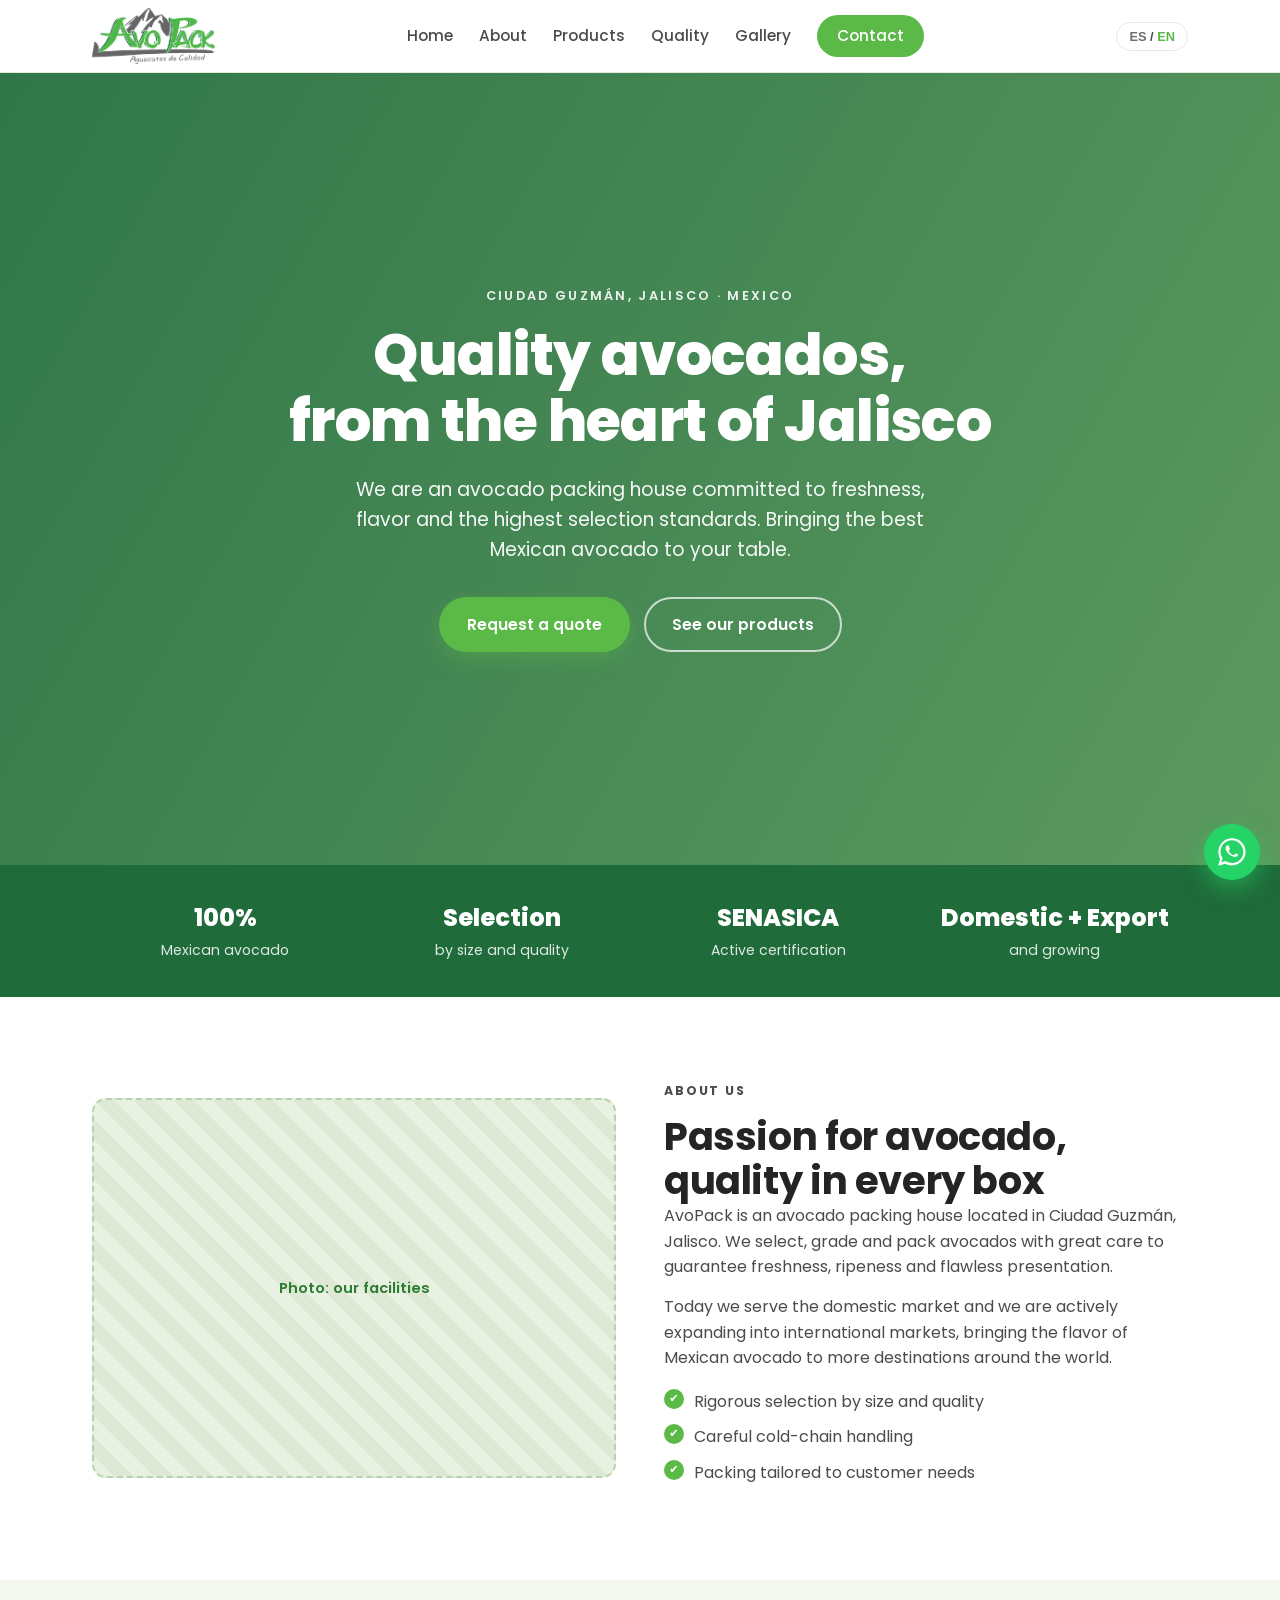
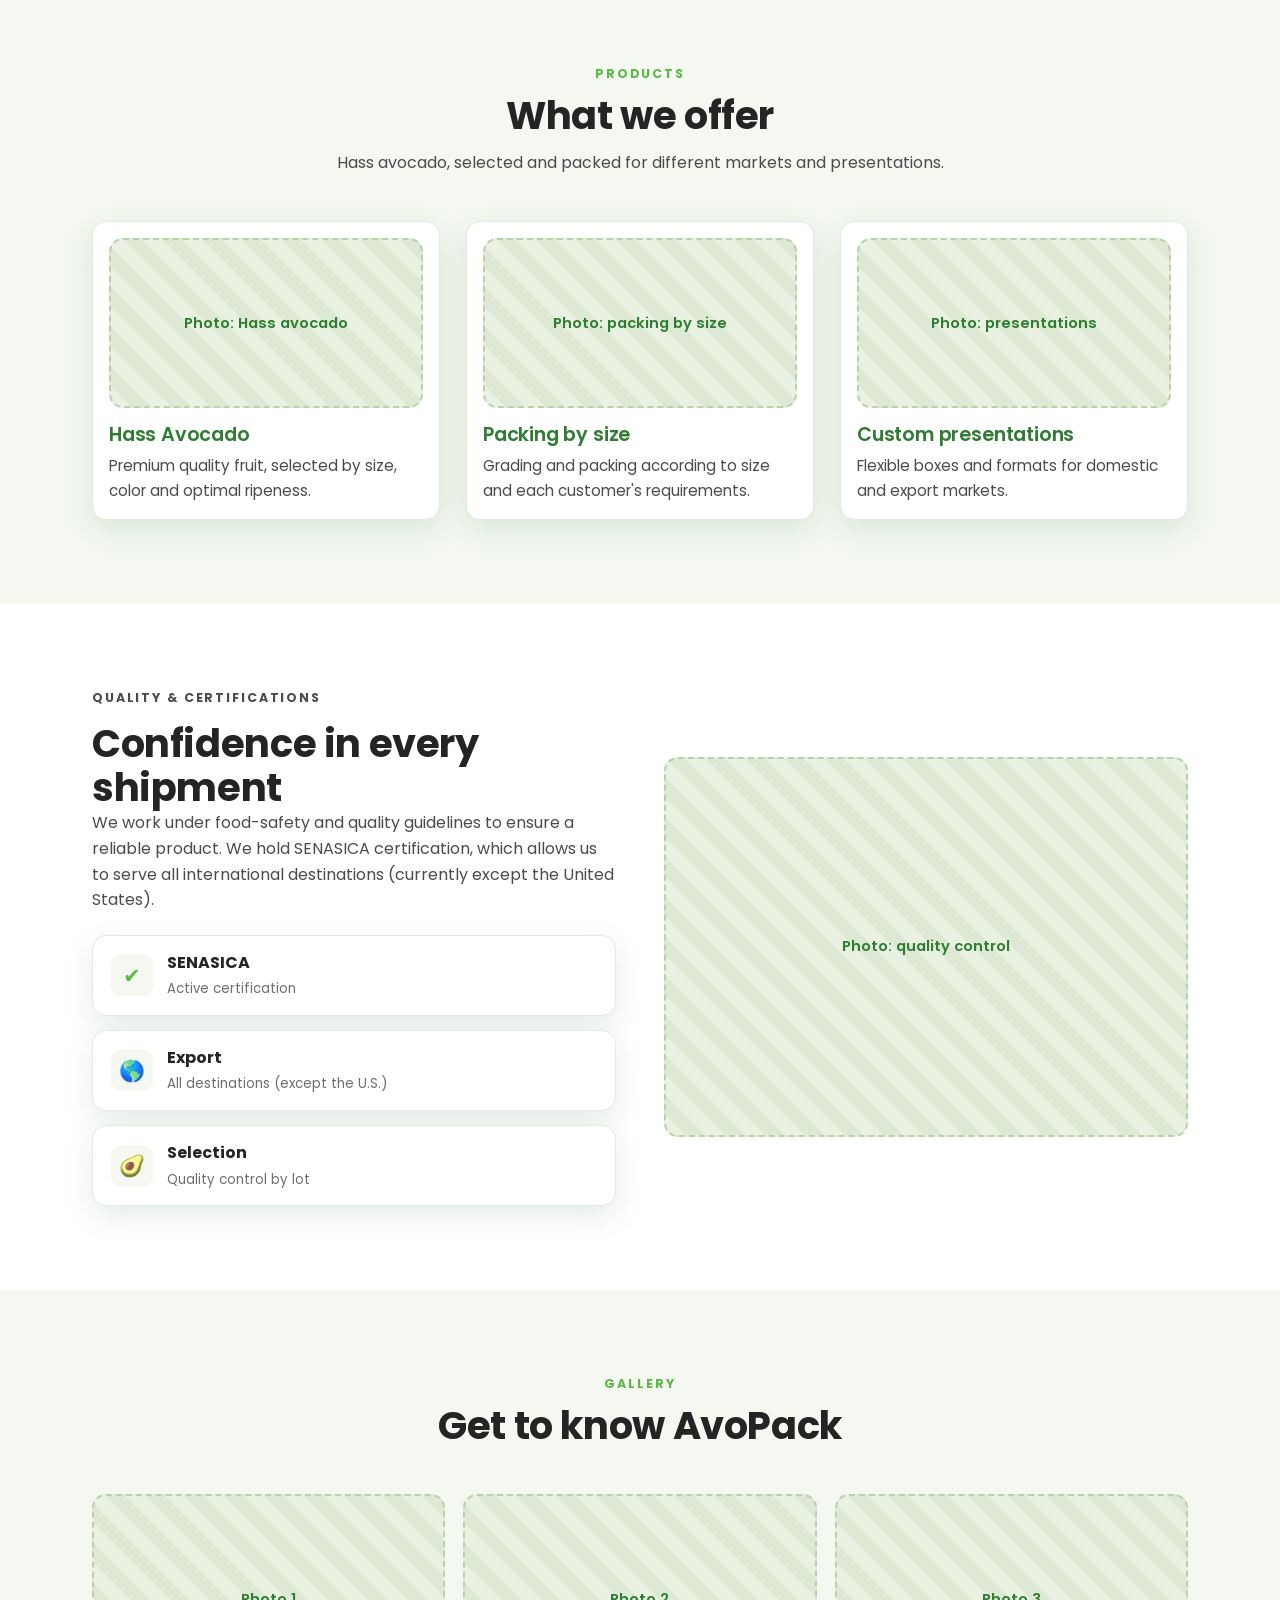
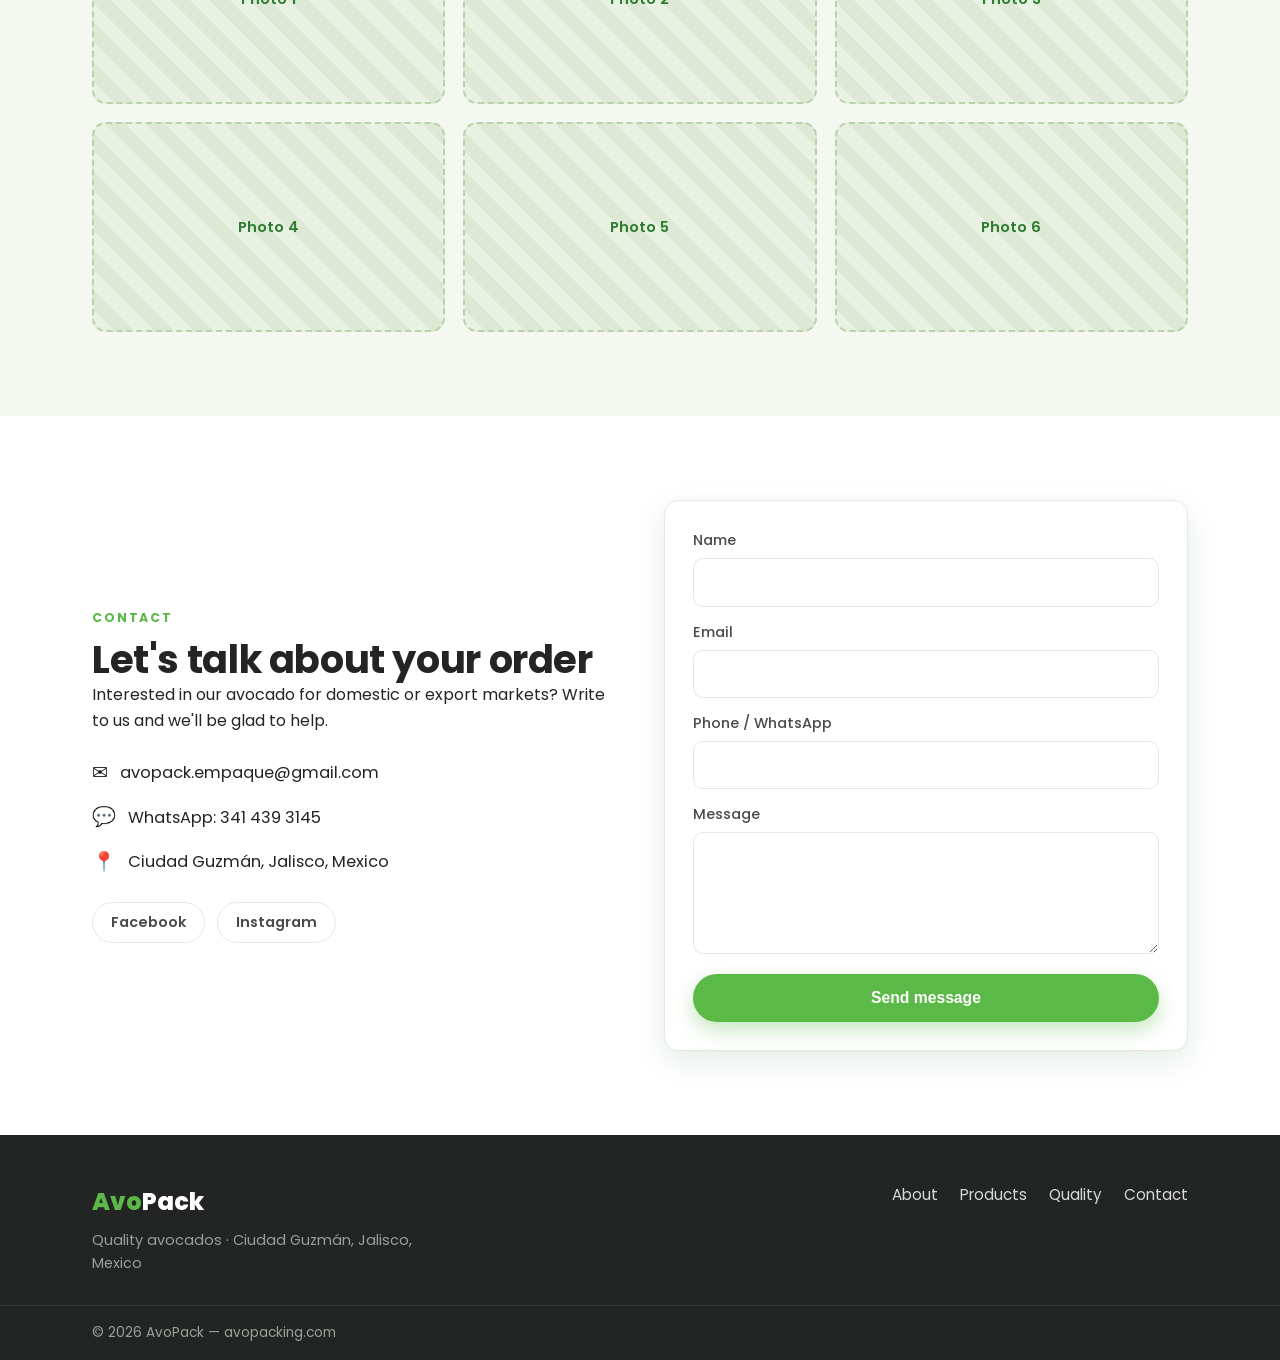
==== index.html @ 8c5ab506 "Agregar favicon de marca (montaña) y web manifest Genera set de favicons cuadrados (SVG + PNG 16/32/" ====
<!DOCTYPE html>
<html lang="es">
<head>
  <meta charset="UTF-8" />
  <meta name="viewport" content="width=device-width, initial-scale=1.0" />
  <title>AvoPack — Aguacates de Calidad | Quality Avocados</title>
  <meta name="description" data-i18n="meta_desc"
    content="AvoPack — Empaque de aguacate en Ciudad Guzmán, Jalisco, México. Aguacates de calidad para mercado nacional e internacional." />

  <!-- Open Graph / redes sociales -->
  <meta property="og:title" content="AvoPack — Aguacates de Calidad" />
  <meta property="og:description" content="Empaque de aguacate en Ciudad Guzmán, Jalisco, México." />
  <meta property="og:type" content="website" />
  <meta property="og:url" content="https://avopacking.com" />
  <meta property="og:image" content="https://avopacking.com/assets/logo.png" />

  <link rel="icon" type="image/svg+xml" href="assets/favicon.svg" />
  <link rel="icon" type="image/png" sizes="32x32" href="assets/favicon-32.png" />
  <link rel="icon" type="image/png" sizes="16x16" href="assets/favicon-16.png" />
  <link rel="apple-touch-icon" href="assets/apple-touch-icon.png" />
  <link rel="manifest" href="site.webmanifest" />
  <meta name="theme-color" content="#5bb947" />
  <link rel="preconnect" href="https://fonts.googleapis.com" />
  <link rel="preconnect" href="https://fonts.gstatic.com" crossorigin />
  <link href="https://fonts.googleapis.com/css2?family=Poppins:wght@400;500;600;700;800&display=swap" rel="stylesheet" />
  <link rel="stylesheet" href="styles.css" />
</head>
<body>

  <!-- ====== HEADER ====== -->
  <header class="site-header" id="header">
    <div class="container header-inner">
      <a href="#inicio" class="brand" aria-label="AvoPack inicio">
        <img src="assets/logo.png" alt="AvoPack" class="brand-logo"
          onerror="this.style.display='none';document.getElementById('brand-text').style.display='flex';" />
        <span class="brand-text" id="brand-text" style="display:none;">
          <strong>Avo<span>Pack</span></strong>
          <small data-i18n="brand_tag">Aguacates de Calidad</small>
        </span>
      </a>

      <nav class="nav" id="nav">
        <a href="#inicio" data-i18n="nav_home">Inicio</a>
        <a href="#nosotros" data-i18n="nav_about">Nosotros</a>
        <a href="#productos" data-i18n="nav_products">Productos</a>
        <a href="#calidad" data-i18n="nav_quality">Calidad</a>
        <a href="#galeria" data-i18n="nav_gallery">Galería</a>
        <a href="#contacto" class="nav-cta" data-i18n="nav_contact">Contacto</a>
      </nav>

      <div class="header-actions">
        <button class="lang-toggle" id="langToggle" aria-label="Cambiar idioma">
          <span class="lang-on">ES</span> / <span class="lang-off">EN</span>
        </button>
        <button class="menu-btn" id="menuBtn" aria-label="Menú" aria-expanded="false">
          <span></span><span></span><span></span>
        </button>
      </div>
    </div>
  </header>

  <!-- ====== HERO ====== -->
  <section class="hero" id="inicio">
    <div class="hero-overlay"></div>
    <div class="container hero-content">
      <p class="eyebrow" data-i18n="hero_eyebrow">Ciudad Guzmán, Jalisco · México</p>
      <h1 data-i18n="hero_title">Aguacates de calidad,<br>desde el corazón de Jalisco</h1>
      <p class="hero-sub" data-i18n="hero_sub">
        Somos un empaque de aguacate comprometido con la frescura, el sabor y los más altos
        estándares de selección. Llevamos el mejor aguacate mexicano a tu mesa.
      </p>
      <div class="hero-buttons">
        <a href="#contacto" class="btn btn-primary" data-i18n="hero_cta1">Solicita una cotización</a>
        <a href="#productos" class="btn btn-ghost" data-i18n="hero_cta2">Conoce nuestros productos</a>
      </div>
    </div>
  </section>

  <!-- ====== STATS ====== -->
  <section class="stats">
    <div class="container stats-grid">
      <div class="stat">
        <strong>100%</strong>
        <span data-i18n="stat_1">Aguacate mexicano</span>
      </div>
      <div class="stat">
        <strong data-i18n="stat_2_num">Selección</strong>
        <span data-i18n="stat_2">por calibre y calidad</span>
      </div>
      <div class="stat">
        <strong>SENASICA</strong>
        <span data-i18n="stat_3">Certificación vigente</span>
      </div>
      <div class="stat">
        <strong data-i18n="stat_4_num">Nacional + Exportación</strong>
        <span data-i18n="stat_4">en crecimiento</span>
      </div>
    </div>
  </section>

  <!-- ====== NOSOTROS ====== -->
  <section class="section" id="nosotros">
    <div class="container about-grid">
      <div class="about-media">
        <div class="placeholder-img tall" data-i18n="ph_about" data-ph="true">Foto: nuestras instalaciones</div>
      </div>
      <div class="about-text">
        <p class="section-eyebrow" data-i18n="about_eyebrow">Nosotros</p>
        <h2 data-i18n="about_title">Pasión por el aguacate, calidad en cada caja</h2>
        <p data-i18n="about_p1">
          AvoPack es un empaque de aguacate ubicado en Ciudad Guzmán, Jalisco. Seleccionamos,
          clasificamos y empacamos aguacate cuidando cada detalle para garantizar frescura,
          punto de maduración y presentación impecable.
        </p>
        <p data-i18n="about_p2">
          Hoy atendemos al mercado nacional y estamos en plena expansión hacia mercados
          internacionales, llevando el sabor del aguacate mexicano a más destinos en el mundo.
        </p>
        <ul class="check-list">
          <li data-i18n="about_li1">Selección rigurosa por calibre y calidad</li>
          <li data-i18n="about_li2">Manejo cuidadoso de la cadena de frío</li>
          <li data-i18n="about_li3">Empaque adaptado a las necesidades del cliente</li>
        </ul>
      </div>
    </div>
  </section>

  <!-- ====== PRODUCTOS ====== -->
  <section class="section section-alt" id="productos">
    <div class="container">
      <div class="section-head">
        <p class="section-eyebrow" data-i18n="prod_eyebrow">Productos</p>
        <h2 data-i18n="prod_title">Lo que ofrecemos</h2>
        <p class="section-lead" data-i18n="prod_lead">
          Aguacate Hass seleccionado y empacado para distintos mercados y presentaciones.
        </p>
      </div>
      <div class="cards">
        <article class="card">
          <div class="placeholder-img" data-i18n="ph_prod1" data-ph="true">Foto: aguacate Hass</div>
          <h3 data-i18n="prod1_title">Aguacate Hass</h3>
          <p data-i18n="prod1_desc">Fruta de primera calidad, seleccionada por calibre, color y punto óptimo.</p>
        </article>
        <article class="card">
          <div class="placeholder-img" data-i18n="ph_prod2" data-ph="true">Foto: empaque por calibre</div>
          <h3 data-i18n="prod2_title">Empaque por calibre</h3>
          <p data-i18n="prod2_desc">Clasificación y empaque según el calibre y los requisitos de cada cliente.</p>
        </article>
        <article class="card">
          <div class="placeholder-img" data-i18n="ph_prod3" data-ph="true">Foto: presentaciones</div>
          <h3 data-i18n="prod3_title">Presentaciones a la medida</h3>
          <p data-i18n="prod3_desc">Cajas y formatos flexibles para mercado nacional y de exportación.</p>
        </article>
      </div>
    </div>
  </section>

  <!-- ====== CALIDAD / CERTIFICACIONES ====== -->
  <section class="section" id="calidad">
    <div class="container quality-grid">
      <div class="quality-text">
        <p class="section-eyebrow" data-i18n="qual_eyebrow">Calidad y certificaciones</p>
        <h2 data-i18n="qual_title">Confianza en cada envío</h2>
        <p data-i18n="qual_p1">
          Trabajamos bajo lineamientos de inocuidad y calidad para asegurar un producto
          confiable. Contamos con certificación SENASICA, que nos permite atender todos los
          destinos internacionales (actualmente excepto Estados Unidos).
        </p>
        <div class="badges">
          <div class="badge">
            <span class="badge-icon">✔</span>
            <div>
              <strong>SENASICA</strong>
              <small data-i18n="qual_badge1">Certificación vigente</small>
            </div>
          </div>
          <div class="badge">
            <span class="badge-icon">🌎</span>
            <div>
              <strong data-i18n="qual_badge2_t">Exportación</strong>
              <small data-i18n="qual_badge2">Todos los destinos (excepto EE. UU.)</small>
            </div>
          </div>
          <div class="badge">
            <span class="badge-icon">🥑</span>
            <div>
              <strong data-i18n="qual_badge3_t">Selección</strong>
              <small data-i18n="qual_badge3">Control de calidad por lote</small>
            </div>
          </div>
        </div>
      </div>
      <div class="quality-media">
        <div class="placeholder-img tall" data-i18n="ph_qual" data-ph="true">Foto: control de calidad</div>
      </div>
    </div>
  </section>

  <!-- ====== GALERIA ====== -->
  <section class="section section-alt" id="galeria">
    <div class="container">
      <div class="section-head">
        <p class="section-eyebrow" data-i18n="gal_eyebrow">Galería</p>
        <h2 data-i18n="gal_title">Conoce AvoPack</h2>
      </div>
      <div class="gallery">
        <div class="placeholder-img" data-i18n="ph_g1" data-ph="true">Foto 1</div>
        <div class="placeholder-img" data-i18n="ph_g2" data-ph="true">Foto 2</div>
        <div class="placeholder-img" data-i18n="ph_g3" data-ph="true">Foto 3</div>
        <div class="placeholder-img" data-i18n="ph_g4" data-ph="true">Foto 4</div>
        <div class="placeholder-img" data-i18n="ph_g5" data-ph="true">Foto 5</div>
        <div class="placeholder-img" data-i18n="ph_g6" data-ph="true">Foto 6</div>
      </div>
    </div>
  </section>

  <!-- ====== CONTACTO ====== -->
  <section class="section" id="contacto">
    <div class="container contact-grid">
      <div class="contact-text">
        <p class="section-eyebrow" data-i18n="cont_eyebrow">Contacto</p>
        <h2 data-i18n="cont_title">Hablemos de tu pedido</h2>
        <p data-i18n="cont_lead">
          ¿Te interesa nuestro aguacate para mercado nacional o exportación? Escríbenos y con
          gusto te atendemos.
        </p>

        <ul class="contact-list">
          <li>
            <span class="ci">✉️</span>
            <a href="mailto:avopack.empaque@gmail.com">avopack.empaque@gmail.com</a>
          </li>
          <li>
            <span class="ci">💬</span>
            <a href="https://wa.me/523414393145" target="_blank" rel="noopener">WhatsApp: 341 439 3145</a>
          </li>
          <li>
            <span class="ci">📍</span>
            <span data-i18n="cont_addr">Ciudad Guzmán, Jalisco, México</span>
          </li>
        </ul>

        <div class="socials">
          <a href="https://www.facebook.com/AvoPack" target="_blank" rel="noopener" aria-label="Facebook">Facebook</a>
          <a href="https://www.instagram.com/avopacking/" target="_blank" rel="noopener" aria-label="Instagram">Instagram</a>
        </div>
      </div>

      <form class="contact-form" action="https://formsubmit.co/avopack.empaque@gmail.com" method="POST">
        <input type="hidden" name="_subject" value="Nuevo contacto desde avopacking.com" />
        <input type="hidden" name="_captcha" value="false" />
        <input type="hidden" name="_template" value="table" />
        <label>
          <span data-i18n="form_name">Nombre</span>
          <input type="text" name="nombre" required />
        </label>
        <label>
          <span data-i18n="form_email">Correo</span>
          <input type="email" name="email" required />
        </label>
        <label>
          <span data-i18n="form_phone">Teléfono / WhatsApp</span>
          <input type="text" name="telefono" />
        </label>
        <label>
          <span data-i18n="form_msg">Mensaje</span>
          <textarea name="mensaje" rows="4" required></textarea>
        </label>
        <button type="submit" class="btn btn-primary" data-i18n="form_send">Enviar mensaje</button>
      </form>
    </div>
  </section>

  <!-- ====== FOOTER ====== -->
  <footer class="site-footer">
    <div class="container footer-inner">
      <div class="footer-brand">
        <strong>Avo<span>Pack</span></strong>
        <p data-i18n="footer_tag">Aguacates de calidad · Ciudad Guzmán, Jalisco, México</p>
      </div>
      <div class="footer-links">
        <a href="#nosotros" data-i18n="nav_about">Nosotros</a>
        <a href="#productos" data-i18n="nav_products">Productos</a>
        <a href="#calidad" data-i18n="nav_quality">Calidad</a>
        <a href="#contacto" data-i18n="nav_contact">Contacto</a>
      </div>
    </div>
    <div class="footer-bottom">
      <div class="container">
        <span>© <span id="year"></span> AvoPack — avopacking.com</span>
      </div>
    </div>
  </footer>

  <a href="https://wa.me/523414393145" class="whatsapp-float" target="_blank" rel="noopener" aria-label="WhatsApp">
    <svg viewBox="0 0 32 32" width="28" height="28" fill="currentColor" aria-hidden="true">
      <path d="M16 .4C7.4.4.4 7.4.4 16c0 2.8.7 5.4 2 7.7L.3 31.6l8.1-2.1c2.2 1.2 4.8 1.9 7.6 1.9 8.6 0 15.6-7 15.6-15.6S24.6.4 16 .4zm0 28.2c-2.5 0-4.8-.7-6.8-1.9l-.5-.3-4.8 1.3 1.3-4.7-.3-.5c-1.3-2.1-2-4.5-2-7 0-7.1 5.8-12.9 12.9-12.9S28.9 8.9 28.9 16 23.1 28.6 16 28.6zm7.1-9.6c-.4-.2-2.3-1.1-2.6-1.3-.4-.1-.6-.2-.9.2-.3.4-1 1.3-1.2 1.5-.2.2-.4.3-.8.1-.4-.2-1.6-.6-3.1-1.9-1.1-1-1.9-2.3-2.1-2.7-.2-.4 0-.6.2-.8.2-.2.4-.4.6-.7.2-.2.3-.4.4-.7.1-.3 0-.5 0-.7-.1-.2-.9-2.1-1.2-2.9-.3-.8-.6-.7-.9-.7h-.7c-.2 0-.6.1-.9.5-.3.4-1.2 1.2-1.2 2.9s1.2 3.4 1.4 3.6c.2.2 2.5 3.8 6 5.3.8.4 1.5.6 2 .7.8.3 1.6.2 2.2.1.7-.1 2.3-.9 2.6-1.8.3-.9.3-1.6.2-1.8-.1-.1-.3-.2-.7-.4z"/>
    </svg>
  </a>

  <script src="main.js"></script>
</body>
</html>
---- styles.css ----
/* ====== AvoPack — estilos ====== */
:root {
  --green: #5bb947;
  --green-dark: #2e7d32;
  --green-deep: #1f6b3a;
  --gray: #6d6e71;
  --gray-dark: #4a4b4d;
  --ink: #232524;
  --bg: #ffffff;
  --bg-soft: #f4f8f0;
  --line: #e4ebdd;
  --white: #ffffff;
  --radius: 14px;
  --shadow: 0 10px 30px rgba(31, 107, 58, 0.12);
  --max: 1140px;
}

* { box-sizing: border-box; margin: 0; padding: 0; }

html { scroll-behavior: smooth; }

body {
  font-family: "Poppins", system-ui, -apple-system, "Segoe UI", Roboto, sans-serif;
  color: var(--ink);
  background: var(--bg);
  line-height: 1.6;
  -webkit-font-smoothing: antialiased;
}

img { max-width: 100%; display: block; }

a { color: inherit; text-decoration: none; }

.container { width: 100%; max-width: var(--max); margin: 0 auto; padding: 0 22px; }

h1, h2, h3 { line-height: 1.15; letter-spacing: -0.01em; }
h2 { font-size: clamp(1.7rem, 3.5vw, 2.4rem); font-weight: 700; color: var(--ink); }
h3 { font-size: 1.2rem; font-weight: 600; }

/* ====== BUTTONS ====== */
.btn {
  display: inline-block;
  padding: 13px 26px;
  border-radius: 999px;
  font-weight: 600;
  font-size: 0.98rem;
  cursor: pointer;
  border: 2px solid transparent;
  transition: transform 0.15s ease, box-shadow 0.2s ease, background 0.2s ease;
}
.btn-primary { background: var(--green); color: #fff; box-shadow: 0 8px 20px rgba(91, 185, 71, 0.35); }
.btn-primary:hover { background: var(--green-dark); transform: translateY(-2px); }
.btn-ghost { background: transparent; color: #fff; border-color: rgba(255, 255, 255, 0.7); }
.btn-ghost:hover { background: rgba(255, 255, 255, 0.15); transform: translateY(-2px); }

/* ====== HEADER ====== */
.site-header {
  position: sticky; top: 0; z-index: 50;
  background: rgba(255, 255, 255, 0.95);
  backdrop-filter: blur(8px);
  border-bottom: 1px solid var(--line);
}
.header-inner { display: flex; align-items: center; justify-content: space-between; gap: 16px; height: 72px; }
.brand { display: flex; align-items: center; }
.brand-logo { height: 56px; width: auto; }
.brand-text { flex-direction: column; line-height: 1; }
.brand-text strong { font-size: 1.5rem; font-weight: 800; color: var(--green); }
.brand-text strong span { color: var(--gray); }
.brand-text small { color: var(--gray); font-style: italic; font-size: 0.7rem; }

.nav { display: flex; align-items: center; gap: 26px; }
.nav a { font-weight: 500; color: var(--gray-dark); font-size: 0.96rem; transition: color 0.2s; }
.nav a:hover { color: var(--green); }
.nav .nav-cta {
  background: var(--green); color: #fff; padding: 9px 20px; border-radius: 999px;
}
.nav .nav-cta:hover { background: var(--green-dark); color: #fff; }

.header-actions { display: flex; align-items: center; gap: 12px; }
.lang-toggle {
  background: transparent; border: 1.5px solid var(--line); border-radius: 999px;
  padding: 6px 12px; font-weight: 600; font-size: 0.8rem; cursor: pointer; color: var(--gray-dark);
}
.lang-toggle .lang-on { color: var(--green); }
body.en .lang-toggle .lang-on { color: var(--gray); }
body.en .lang-toggle .lang-off { color: var(--green); }

.menu-btn { display: none; flex-direction: column; gap: 5px; background: none; border: none; cursor: pointer; padding: 6px; }
.menu-btn span { width: 24px; height: 2.5px; background: var(--gray-dark); border-radius: 2px; transition: 0.3s; }

/* ====== HERO ====== */
.hero {
  position: relative;
  min-height: 88vh;
  display: flex;
  align-items: center;
  background:
    linear-gradient(120deg, rgba(31, 107, 58, 0.92), rgba(46, 125, 50, 0.78)),
    url("https://images.unsplash.com/photo-1601039641847-7857b994d704?auto=format&fit=crop&w=1600&q=80") center/cover;
  color: #fff;
  text-align: center;
}
.hero-content { position: relative; max-width: 820px; margin: 0 auto; padding: 90px 22px; }
.eyebrow { text-transform: uppercase; letter-spacing: 0.18em; font-size: 0.8rem; font-weight: 600; opacity: 0.9; margin-bottom: 16px; }
.hero h1 { font-size: clamp(2.1rem, 5.5vw, 3.6rem); font-weight: 800; margin-bottom: 20px; }
.hero-sub { font-size: clamp(1rem, 2vw, 1.18rem); max-width: 620px; margin: 0 auto 32px; opacity: 0.95; }
.hero-buttons { display: flex; gap: 14px; justify-content: center; flex-wrap: wrap; }

/* ====== STATS ====== */
.stats { background: var(--green-deep); color: #fff; }
.stats-grid { display: grid; grid-template-columns: repeat(4, 1fr); gap: 10px; padding: 34px 22px; text-align: center; }
.stat strong { display: block; font-size: 1.5rem; font-weight: 800; }
.stat span { font-size: 0.88rem; opacity: 0.85; }

/* ====== SECTIONS ====== */
.section { padding: 84px 0; }
.section-alt { background: var(--bg-soft); }
.section-eyebrow { text-transform: uppercase; letter-spacing: 0.15em; font-size: 0.78rem; font-weight: 700; color: var(--green); margin-bottom: 10px; }
.section-head { text-align: center; max-width: 660px; margin: 0 auto 46px; }
.section-lead { color: var(--gray-dark); margin-top: 12px; }

/* ====== ABOUT ====== */
.about-grid, .quality-grid, .contact-grid { display: grid; grid-template-columns: 1fr 1fr; gap: 48px; align-items: center; }
.about-text p, .quality-text p { color: var(--gray-dark); margin-bottom: 14px; }
.check-list { list-style: none; margin-top: 18px; }
.check-list li { position: relative; padding-left: 30px; margin-bottom: 10px; color: var(--gray-dark); }
.check-list li::before {
  content: "✔"; position: absolute; left: 0; top: 0;
  color: #fff; background: var(--green); width: 20px; height: 20px; border-radius: 50%;
  font-size: 0.7rem; display: flex; align-items: center; justify-content: center;
}

/* ====== PLACEHOLDER IMAGES ====== */
.placeholder-img {
  background: repeating-linear-gradient(45deg, #e8f1e2, #e8f1e2 14px, #dde9d4 14px, #dde9d4 28px);
  border: 2px dashed #b9d2ab;
  border-radius: var(--radius);
  min-height: 210px;
  display: flex; align-items: center; justify-content: center;
  text-align: center; color: var(--green-dark); font-weight: 600; font-size: 0.92rem;
  padding: 16px;
}
.placeholder-img.tall { min-height: 380px; }
/* Para fotos reales que reemplacen los placeholders */
.ph-photo { width: 100%; height: 100%; object-fit: cover; border-radius: var(--radius); }
.card .ph-photo { min-height: 170px; margin-bottom: 16px; }
.tall.ph-photo, .about-media .ph-photo, .quality-media .ph-photo { min-height: 380px; }
.gallery .ph-photo { aspect-ratio: 4 / 3; }

/* ====== CARDS ====== */
.cards { display: grid; grid-template-columns: repeat(3, 1fr); gap: 26px; }
.card {
  background: #fff; border: 1px solid var(--line); border-radius: var(--radius);
  padding: 16px; box-shadow: var(--shadow); transition: transform 0.2s;
}
.card:hover { transform: translateY(-5px); }
.card .placeholder-img { min-height: 170px; margin-bottom: 16px; }
.card h3 { margin-bottom: 8px; color: var(--green-dark); }
.card p { color: var(--gray-dark); font-size: 0.95rem; }

/* ====== QUALITY BADGES ====== */
.badges { display: flex; flex-direction: column; gap: 14px; margin-top: 22px; }
.badge { display: flex; align-items: center; gap: 14px; background: #fff; border: 1px solid var(--line); border-radius: var(--radius); padding: 14px 18px; box-shadow: var(--shadow); }
.badge-icon { font-size: 1.3rem; width: 42px; height: 42px; display: flex; align-items: center; justify-content: center; background: var(--bg-soft); border-radius: 10px; color: var(--green); }
.badge strong { display: block; color: var(--ink); }
.badge small { color: var(--gray); }

/* ====== GALLERY ====== */
.gallery { display: grid; grid-template-columns: repeat(3, 1fr); gap: 18px; }

/* ====== CONTACT ====== */
.contact-list { list-style: none; margin: 24px 0; }
.contact-list li { display: flex; align-items: center; gap: 12px; margin-bottom: 14px; font-size: 1.02rem; }
.contact-list .ci { font-size: 1.2rem; }
.contact-list a:hover { color: var(--green); }
.socials { display: flex; gap: 12px; margin-top: 18px; }
.socials a { border: 1.5px solid var(--line); border-radius: 999px; padding: 8px 18px; font-weight: 600; font-size: 0.9rem; color: var(--gray-dark); transition: 0.2s; }
.socials a:hover { background: var(--green); color: #fff; border-color: var(--green); }

.contact-form { background: #fff; border: 1px solid var(--line); border-radius: var(--radius); padding: 28px; box-shadow: var(--shadow); display: flex; flex-direction: column; gap: 14px; }
.contact-form label { display: flex; flex-direction: column; gap: 6px; font-weight: 500; font-size: 0.9rem; color: var(--gray-dark); }
.contact-form input, .contact-form textarea {
  border: 1.5px solid var(--line); border-radius: 10px; padding: 11px 13px; font: inherit; font-size: 0.95rem; resize: vertical;
}
.contact-form input:focus, .contact-form textarea:focus { outline: none; border-color: var(--green); }
.contact-form .btn { margin-top: 6px; }

/* ====== FOOTER ====== */
.site-footer { background: var(--ink); color: #d7dad6; }
.footer-inner { display: flex; justify-content: space-between; gap: 26px; flex-wrap: wrap; padding: 48px 22px 30px; }
.footer-brand strong { font-size: 1.5rem; font-weight: 800; color: var(--green); }
.footer-brand strong span { color: #fff; }
.footer-brand p { margin-top: 8px; font-size: 0.9rem; color: #9aa097; max-width: 320px; }
.footer-links { display: flex; gap: 22px; flex-wrap: wrap; align-items: flex-start; }
.footer-links a { color: #d7dad6; font-size: 0.95rem; }
.footer-links a:hover { color: var(--green); }
.footer-bottom { border-top: 1px solid rgba(255, 255, 255, 0.1); padding: 16px 0; font-size: 0.85rem; color: #9aa097; }

/* ====== WHATSAPP FLOAT ====== */
.whatsapp-float {
  position: fixed; right: 20px; bottom: 20px; z-index: 60;
  width: 56px; height: 56px; border-radius: 50%;
  background: #25d366; color: #fff;
  display: flex; align-items: center; justify-content: center;
  box-shadow: 0 8px 22px rgba(37, 211, 102, 0.5);
  transition: transform 0.2s;
}
.whatsapp-float:hover { transform: scale(1.08); }

/* ====== LANGUAGE VISIBILITY ====== */
[data-en] { } /* handled in JS */

/* ====== RESPONSIVE ====== */
@media (max-width: 880px) {
  .nav {
    position: fixed; top: 72px; left: 0; right: 0;
    background: #fff; flex-direction: column; align-items: stretch;
    gap: 0; padding: 10px 22px 20px; border-bottom: 1px solid var(--line);
    transform: translateY(-130%); transition: transform 0.3s ease; box-shadow: var(--shadow);
  }
  .nav.open { transform: translateY(0); }
  .nav a { padding: 12px 0; border-bottom: 1px solid var(--line); }
  .nav .nav-cta { text-align: center; margin-top: 10px; border-bottom: none; }
  .menu-btn { display: flex; }
  .about-grid, .quality-grid, .contact-grid { grid-template-columns: 1fr; gap: 30px; }
  .cards { grid-template-columns: 1fr; }
  .stats-grid { grid-template-columns: repeat(2, 1fr); gap: 22px; }
  .gallery { grid-template-columns: repeat(2, 1fr); }
}
@media (max-width: 480px) {
  .gallery { grid-template-columns: 1fr; }
  .stats-grid { grid-template-columns: 1fr; }
  .section { padding: 60px 0; }
}
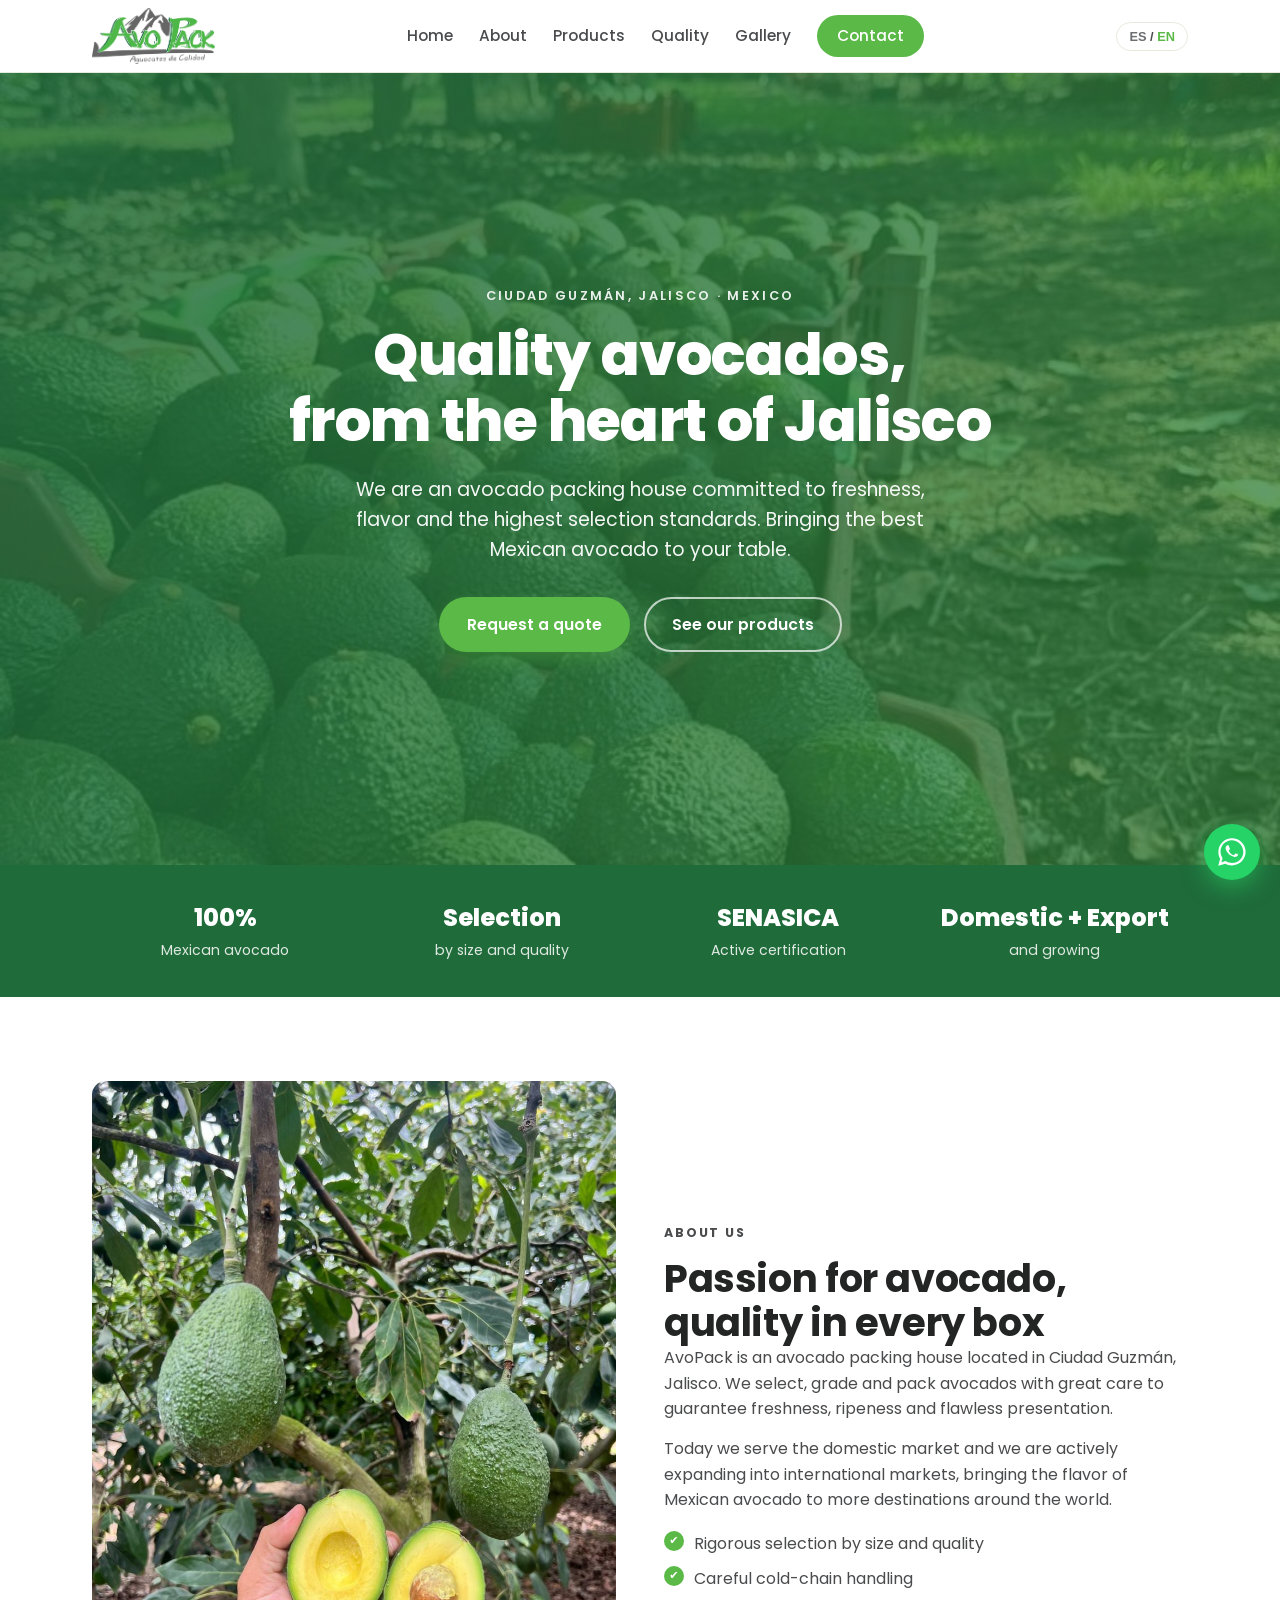
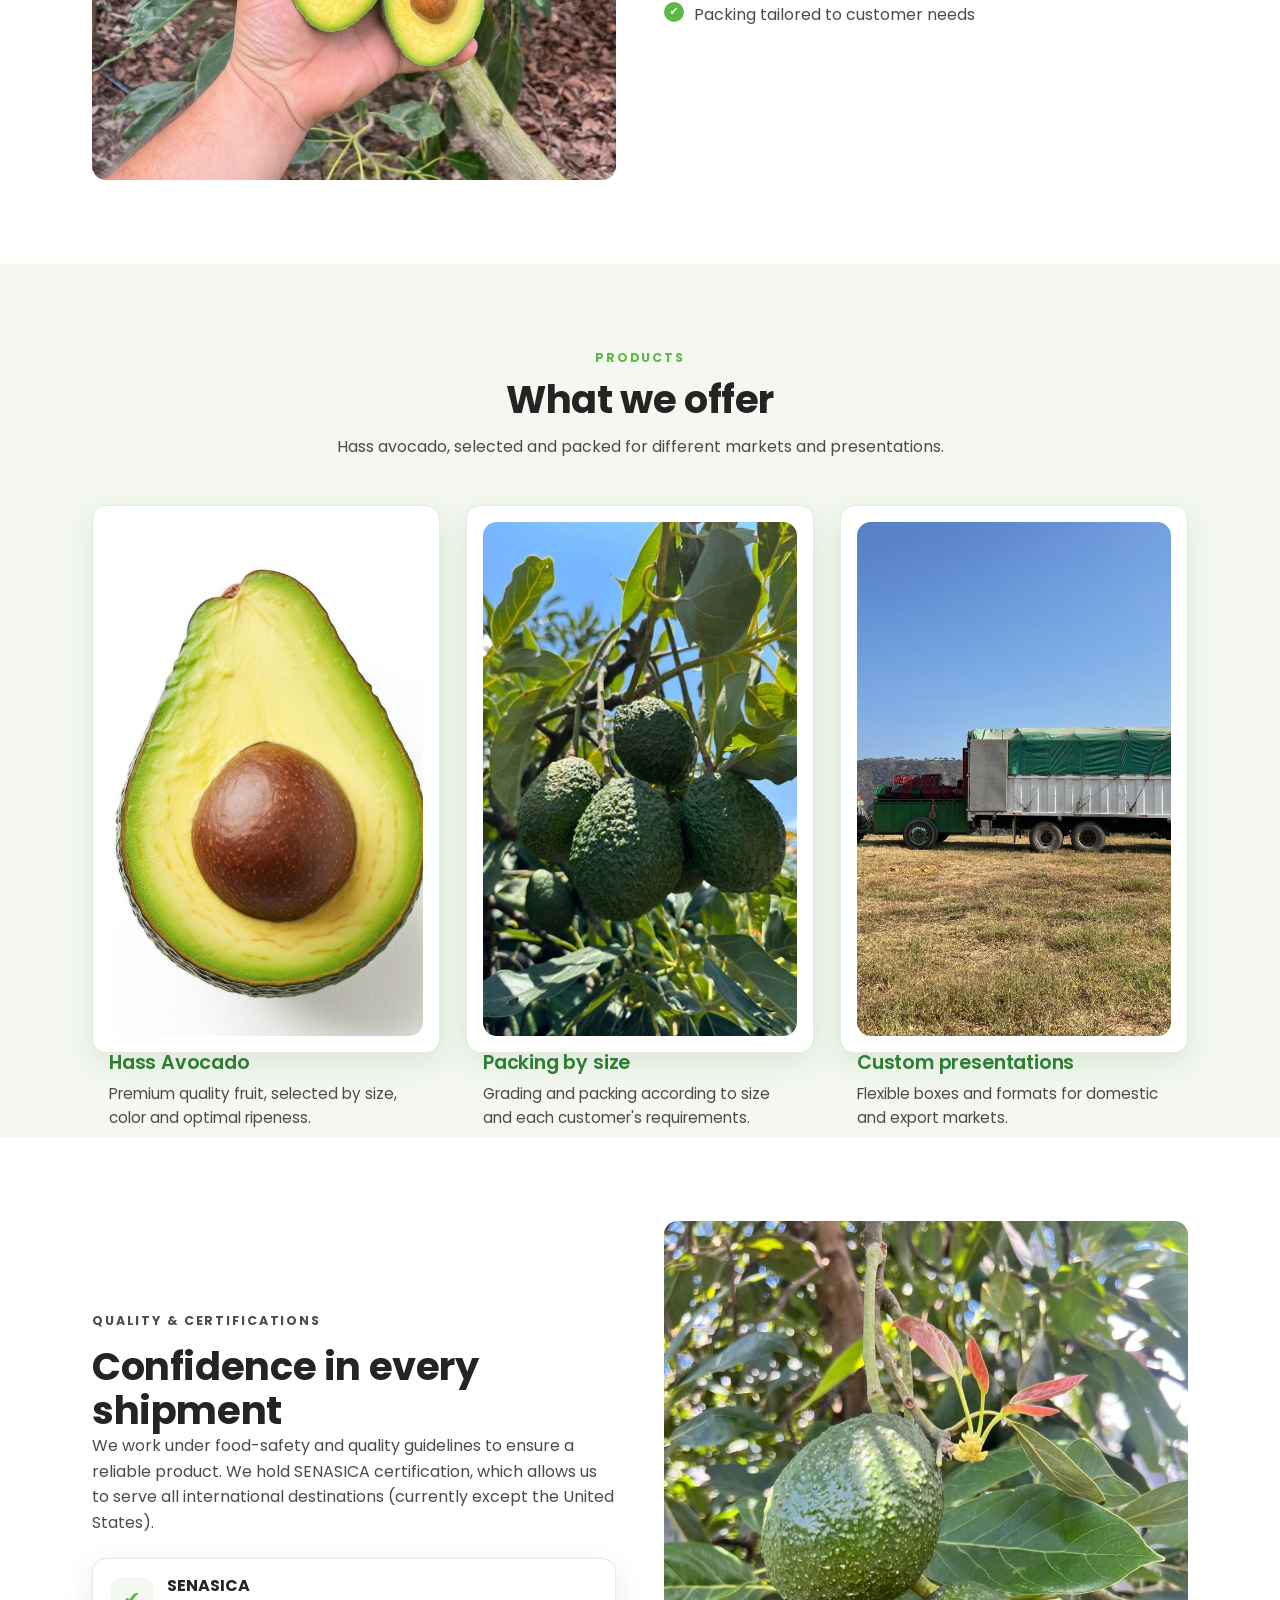
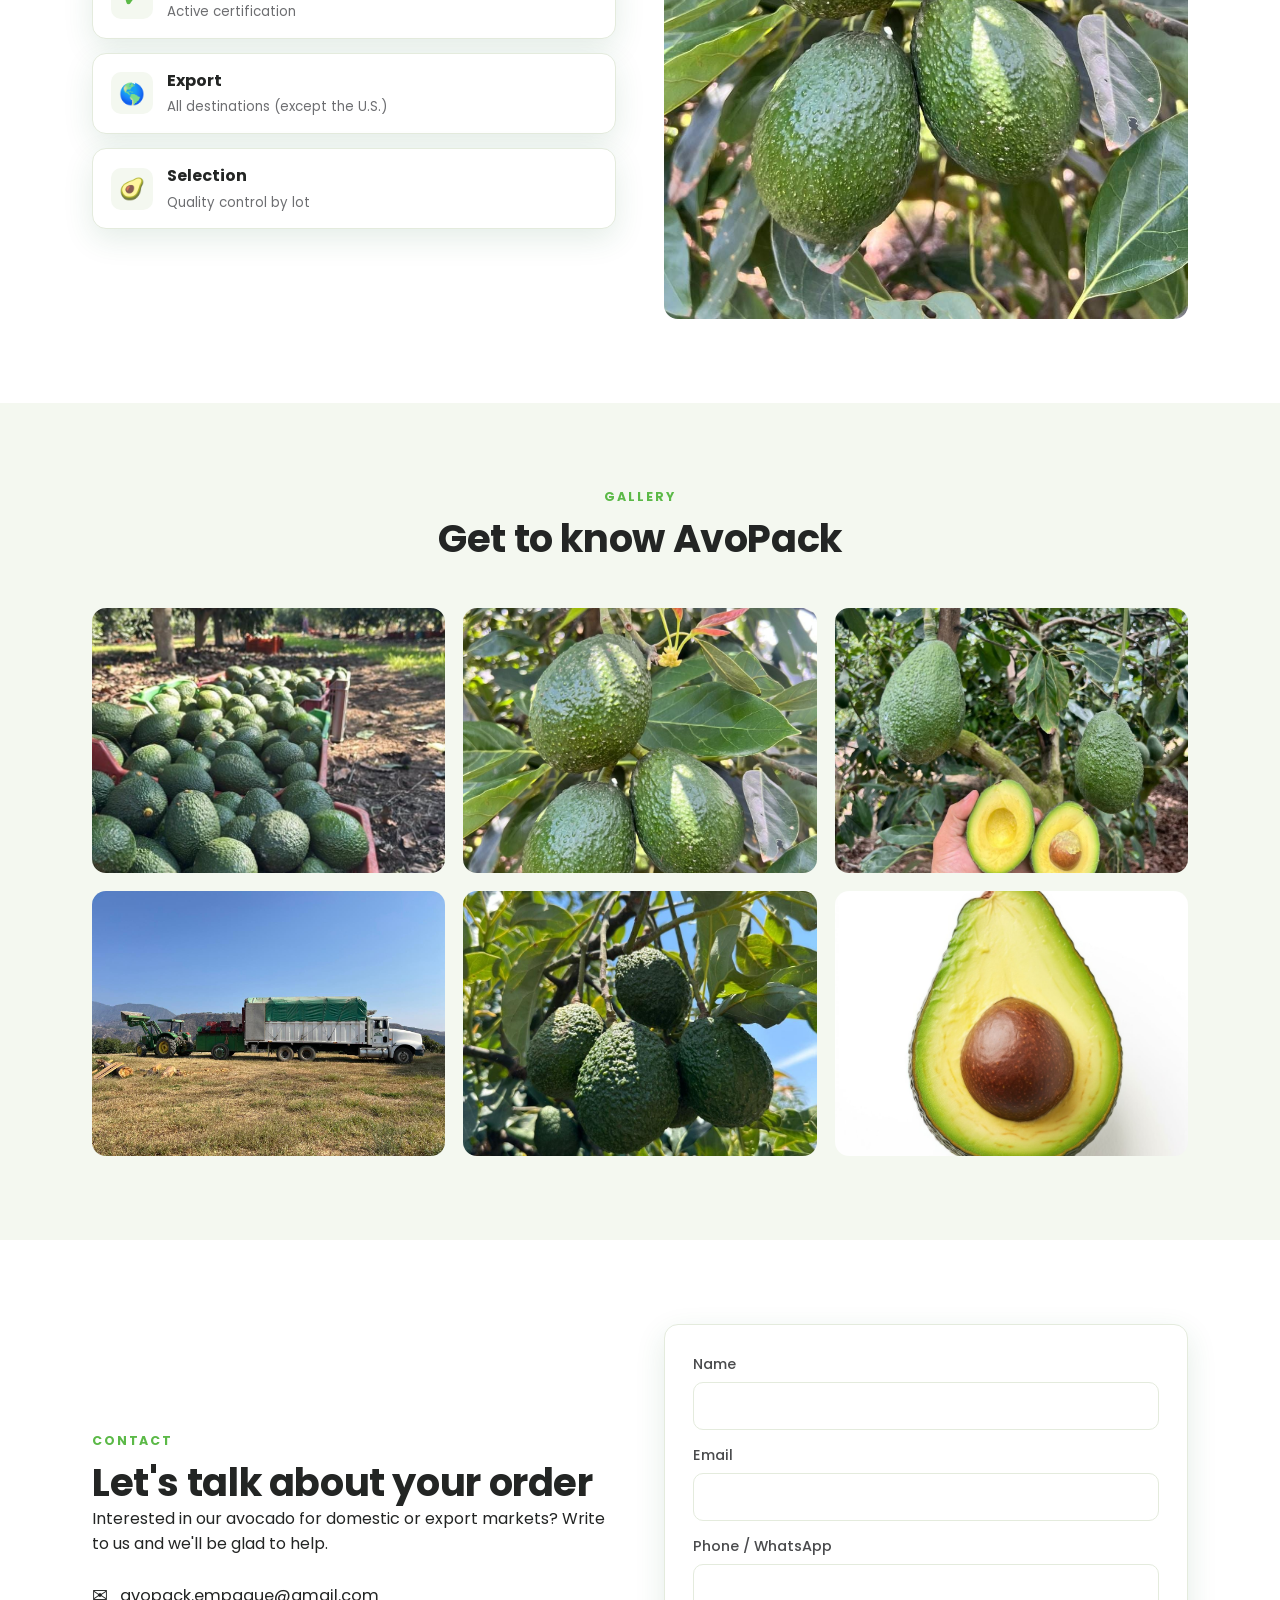
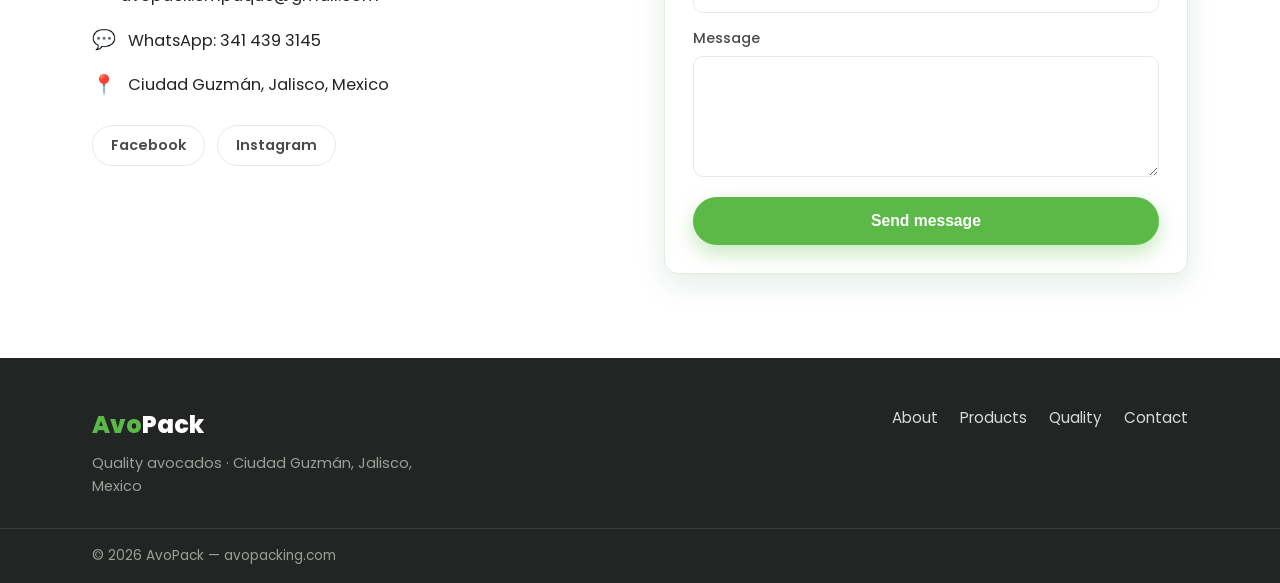
==== commit 7caafe60: "Agregar fotos reales de AvoPack en todo el sitio Reemplaza los placeholders por 6 fotos reales optim" ====
--- a/index.html
+++ b/index.html
@@ -102,7 +102,7 @@
   <section class="section" id="nosotros">
     <div class="container about-grid">
       <div class="about-media">
-        <div class="placeholder-img tall" data-i18n="ph_about" data-ph="true">Foto: nuestras instalaciones</div>
+        <img src="assets/fotos/foto-campo-3.jpg" alt="Aguacate partido recién cosechado en la huerta" class="ph-photo" loading="lazy" />
       </div>
       <div class="about-text">
         <p class="section-eyebrow" data-i18n="about_eyebrow">Nosotros</p>
@@ -137,17 +137,17 @@
       </div>
       <div class="cards">
         <article class="card">
-          <div class="placeholder-img" data-i18n="ph_prod1" data-ph="true">Foto: aguacate Hass</div>
+          <img src="assets/fotos/foto-producto-blanco.jpg" alt="Mitad de aguacate Hass" class="ph-photo" loading="lazy" />
           <h3 data-i18n="prod1_title">Aguacate Hass</h3>
           <p data-i18n="prod1_desc">Fruta de primera calidad, seleccionada por calibre, color y punto óptimo.</p>
         </article>
         <article class="card">
-          <div class="placeholder-img" data-i18n="ph_prod2" data-ph="true">Foto: empaque por calibre</div>
+          <img src="assets/fotos/foto-campo-5.jpg" alt="Aguacates madurando en el árbol" class="ph-photo" loading="lazy" />
           <h3 data-i18n="prod2_title">Empaque por calibre</h3>
           <p data-i18n="prod2_desc">Clasificación y empaque según el calibre y los requisitos de cada cliente.</p>
         </article>
         <article class="card">
-          <div class="placeholder-img" data-i18n="ph_prod3" data-ph="true">Foto: presentaciones</div>
+          <img src="assets/fotos/foto-campo-4.jpg" alt="Aguacate empacado listo para transporte" class="ph-photo" loading="lazy" />
           <h3 data-i18n="prod3_title">Presentaciones a la medida</h3>
           <p data-i18n="prod3_desc">Cajas y formatos flexibles para mercado nacional y de exportación.</p>
         </article>
@@ -191,7 +191,7 @@
         </div>
       </div>
       <div class="quality-media">
-        <div class="placeholder-img tall" data-i18n="ph_qual" data-ph="true">Foto: control de calidad</div>
+        <img src="assets/fotos/foto-campo-2.jpg" alt="Aguacates de calidad en el árbol" class="ph-photo" loading="lazy" />
       </div>
     </div>
   </section>
@@ -204,12 +204,12 @@
         <h2 data-i18n="gal_title">Conoce AvoPack</h2>
       </div>
       <div class="gallery">
-        <div class="placeholder-img" data-i18n="ph_g1" data-ph="true">Foto 1</div>
-        <div class="placeholder-img" data-i18n="ph_g2" data-ph="true">Foto 2</div>
-        <div class="placeholder-img" data-i18n="ph_g3" data-ph="true">Foto 3</div>
-        <div class="placeholder-img" data-i18n="ph_g4" data-ph="true">Foto 4</div>
-        <div class="placeholder-img" data-i18n="ph_g5" data-ph="true">Foto 5</div>
-        <div class="placeholder-img" data-i18n="ph_g6" data-ph="true">Foto 6</div>
+        <img src="assets/fotos/foto-campo-1.jpg" alt="Cajas de aguacate recién cosechado" class="ph-photo" loading="lazy" />
+        <img src="assets/fotos/foto-campo-2.jpg" alt="Aguacates en el árbol" class="ph-photo" loading="lazy" />
+        <img src="assets/fotos/foto-campo-3.jpg" alt="Aguacate partido en la huerta" class="ph-photo" loading="lazy" />
+        <img src="assets/fotos/foto-campo-4.jpg" alt="Transporte de aguacate" class="ph-photo" loading="lazy" />
+        <img src="assets/fotos/foto-campo-5.jpg" alt="Racimo de aguacates con cielo azul" class="ph-photo" loading="lazy" />
+        <img src="assets/fotos/foto-producto-blanco.jpg" alt="Mitad de aguacate Hass" class="ph-photo" loading="lazy" />
       </div>
     </div>
   </section>
@@ -246,10 +246,12 @@
         </div>
       </div>
 
-      <form class="contact-form" action="https://formsubmit.co/avopack.empaque@gmail.com" method="POST">
+      <form class="contact-form" id="contactForm" action="https://formsubmit.co/avopack.empaque@gmail.com" method="POST">
         <input type="hidden" name="_subject" value="Nuevo contacto desde avopacking.com" />
         <input type="hidden" name="_captcha" value="false" />
         <input type="hidden" name="_template" value="table" />
+        <input type="hidden" name="_next" value="https://avopacking.com/gracias.html" />
+        <div class="form-status" id="formStatus" role="status" aria-live="polite"></div>
         <label>
           <span data-i18n="form_name">Nombre</span>
           <input type="text" name="nombre" required />
--- a/styles.css
+++ b/styles.css
@@ -95,8 +95,8 @@
   display: flex;
   align-items: center;
   background:
-    linear-gradient(120deg, rgba(31, 107, 58, 0.92), rgba(46, 125, 50, 0.78)),
-    url("https://images.unsplash.com/photo-1601039641847-7857b994d704?auto=format&fit=crop&w=1600&q=80") center/cover;
+    linear-gradient(120deg, rgba(31, 107, 58, 0.86), rgba(46, 125, 50, 0.72)),
+    url("assets/fotos/foto-campo-1.jpg") center/cover;
   color: #fff;
   text-align: center;
 }
@@ -184,6 +184,9 @@
 }
 .contact-form input:focus, .contact-form textarea:focus { outline: none; border-color: var(--green); }
 .contact-form .btn { margin-top: 6px; }
+.form-status { display: none; border-radius: 10px; padding: 12px 14px; font-size: 0.92rem; font-weight: 500; }
+.form-status.ok { display: block; background: #e8f6e2; color: #2e7d32; border: 1px solid #b9e0a8; }
+.form-status.err { display: block; background: #fdecea; color: #c0392b; border: 1px solid #f5c6c0; }
 
 /* ====== FOOTER ====== */
 .site-footer { background: var(--ink); color: #d7dad6; }
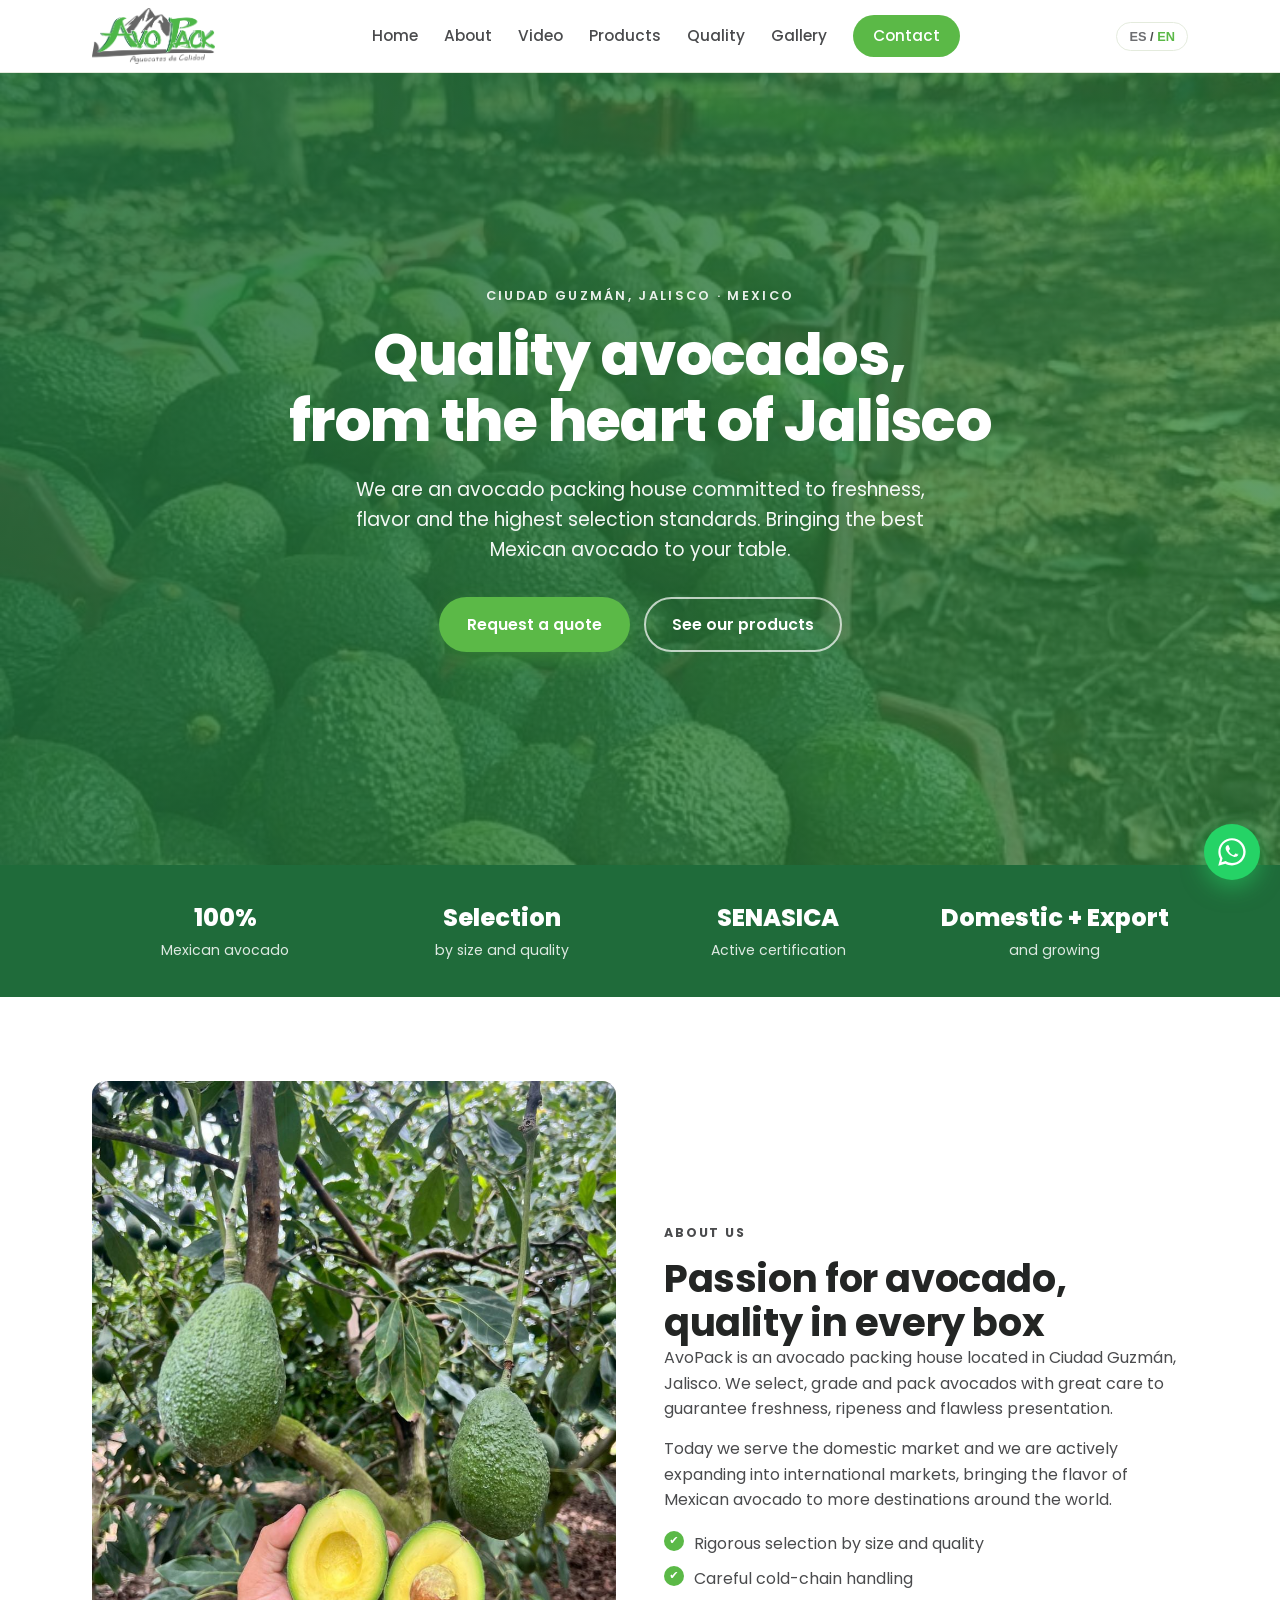
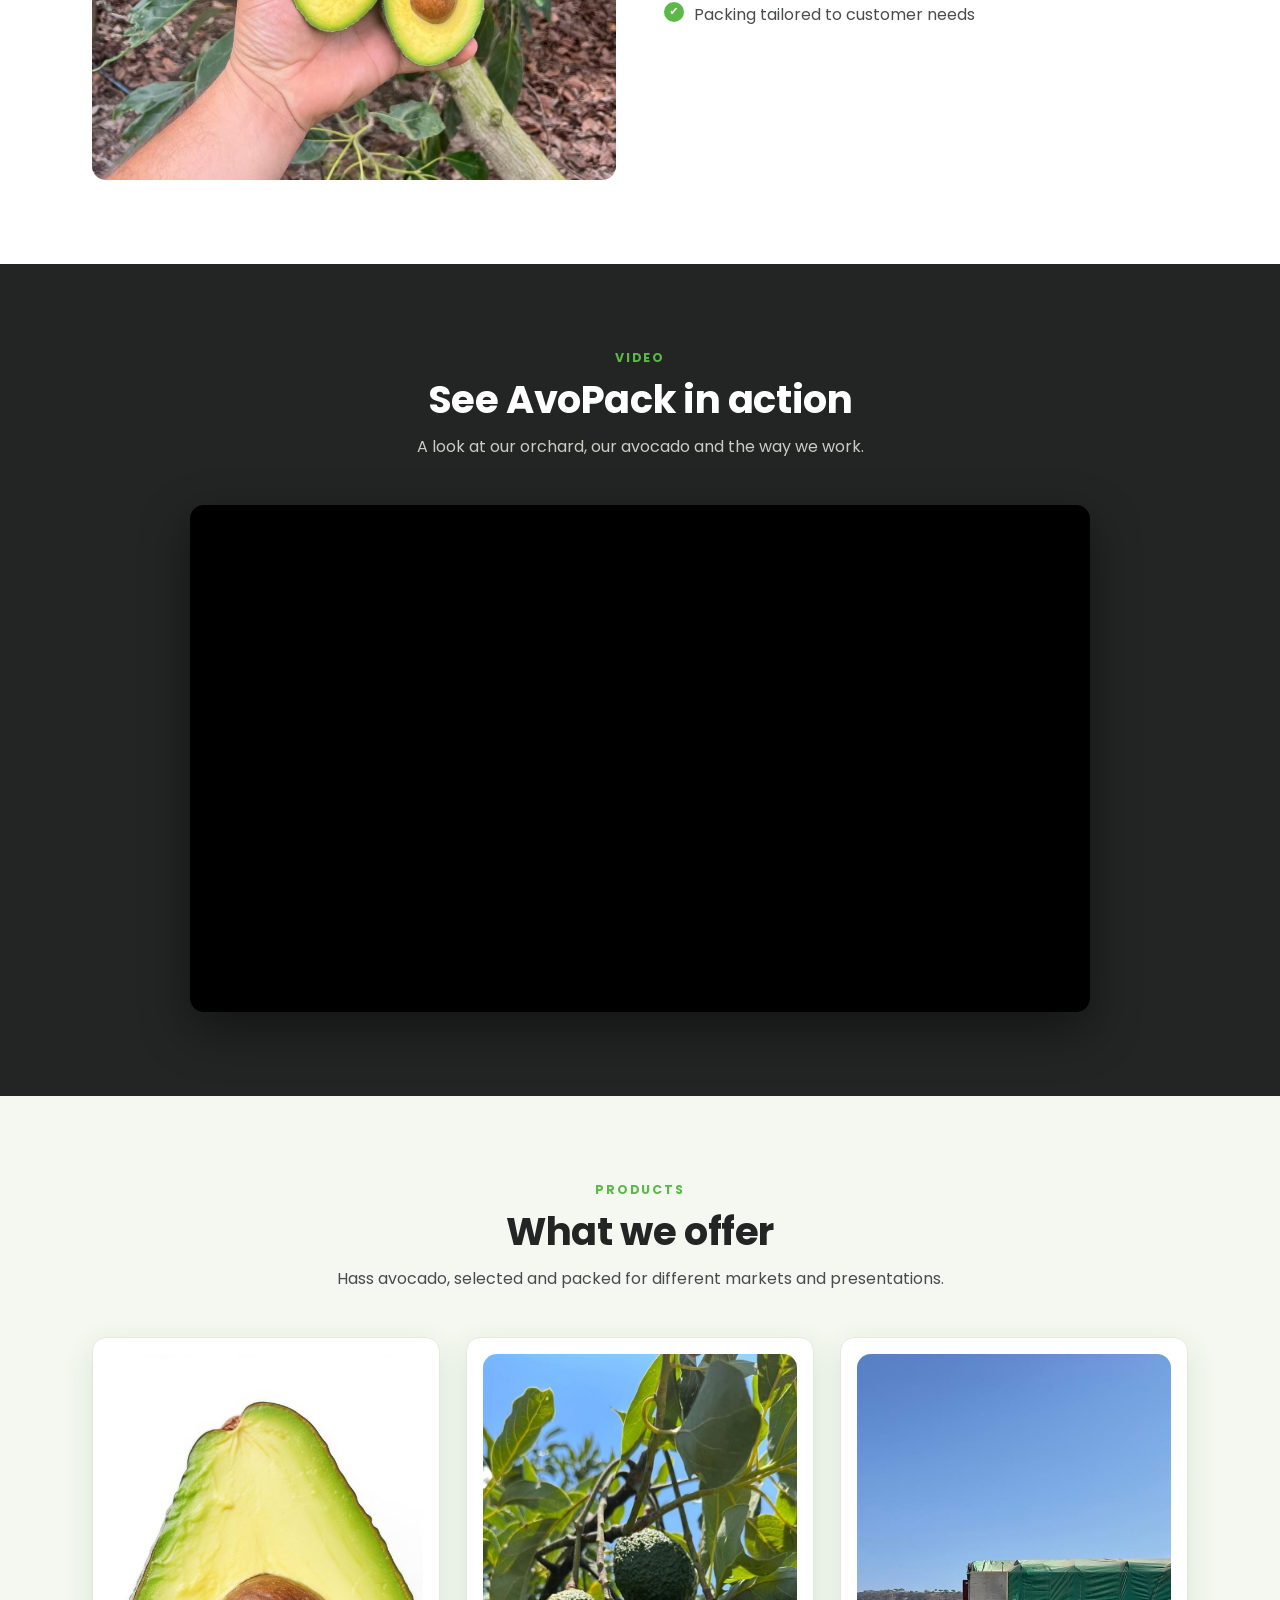
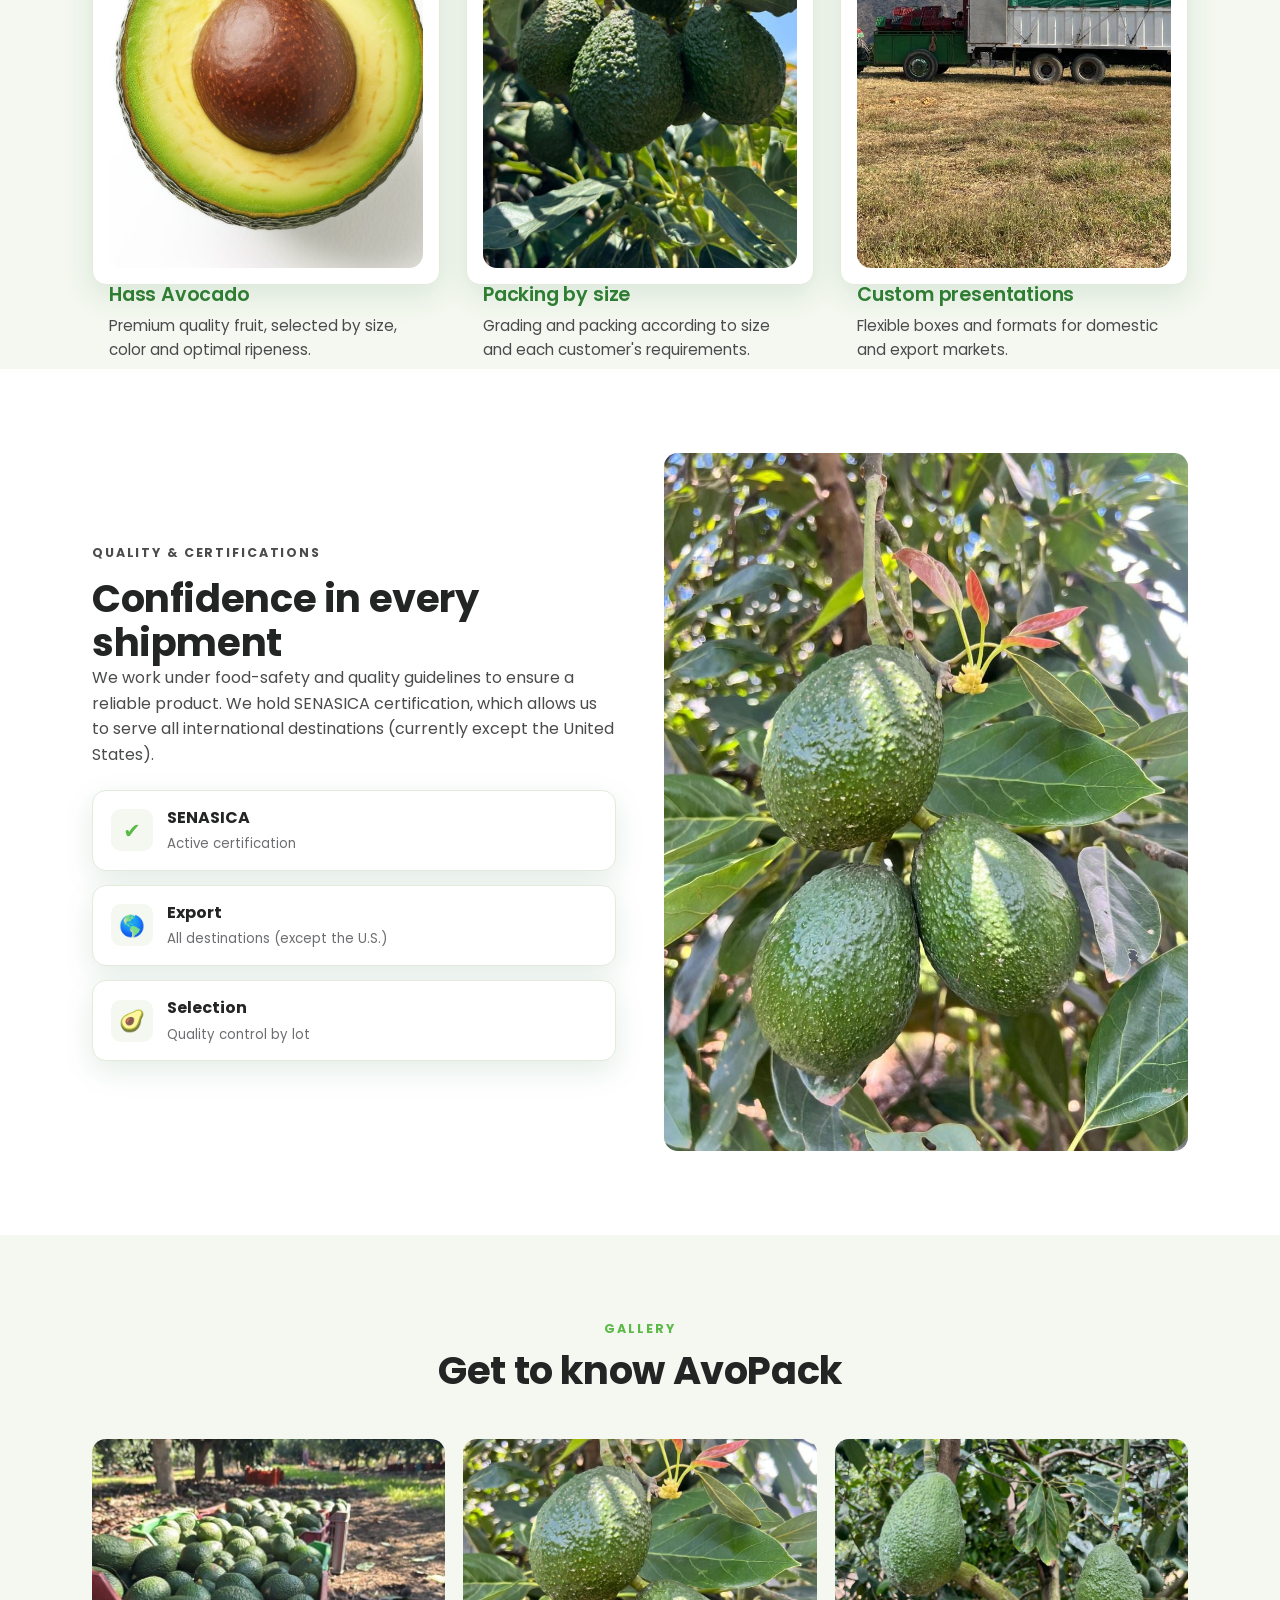
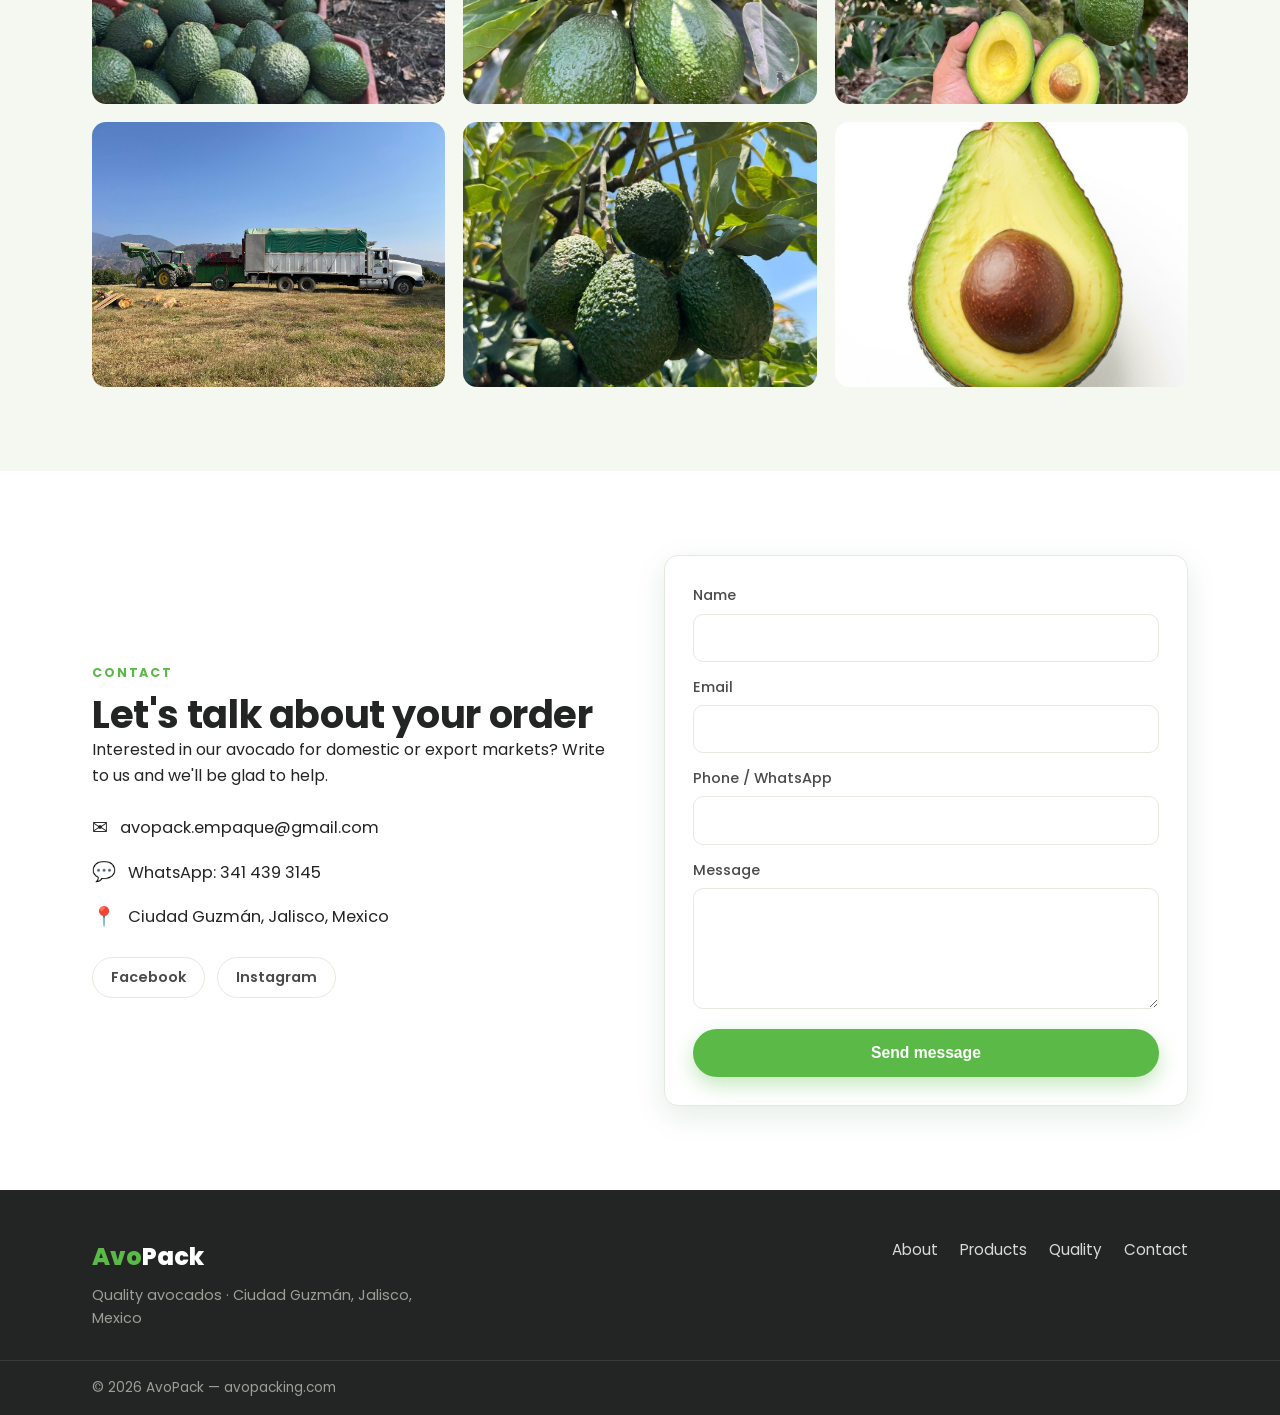
==== commit 5f403a82: "Agregar seccion de video con YouTube incrustado" ====
--- a/index.html
+++ b/index.html
@@ -14,7 +14,6 @@
   <meta property="og:url" content="https://avopacking.com" />
   <meta property="og:image" content="https://avopacking.com/assets/logo.png" />
 
-  <link rel="icon" type="image/svg+xml" href="assets/favicon.svg" />
   <link rel="icon" type="image/png" sizes="32x32" href="assets/favicon-32.png" />
   <link rel="icon" type="image/png" sizes="16x16" href="assets/favicon-16.png" />
   <link rel="apple-touch-icon" href="assets/apple-touch-icon.png" />
@@ -42,6 +41,7 @@
       <nav class="nav" id="nav">
         <a href="#inicio" data-i18n="nav_home">Inicio</a>
         <a href="#nosotros" data-i18n="nav_about">Nosotros</a>
+        <a href="#video" data-i18n="nav_video">Video</a>
         <a href="#productos" data-i18n="nav_products">Productos</a>
         <a href="#calidad" data-i18n="nav_quality">Calidad</a>
         <a href="#galeria" data-i18n="nav_gallery">Galería</a>
@@ -121,6 +121,27 @@
           <li data-i18n="about_li2">Manejo cuidadoso de la cadena de frío</li>
           <li data-i18n="about_li3">Empaque adaptado a las necesidades del cliente</li>
         </ul>
+      </div>
+    </div>
+  </section>
+
+  <!-- ====== VIDEO ====== -->
+  <section class="section section-video" id="video">
+    <div class="container">
+      <div class="section-head">
+        <p class="section-eyebrow" data-i18n="video_eyebrow">Video</p>
+        <h2 data-i18n="video_title">Conoce AvoPack en video</h2>
+        <p class="section-lead" data-i18n="video_lead">
+          Un vistazo a nuestra huerta, nuestro aguacate y la forma en que trabajamos.
+        </p>
+      </div>
+      <div class="video-frame">
+        <iframe
+          src="https://www.youtube.com/embed/XNRArcLzEJc?rel=0"
+          title="Video AvoPack — Aguacates de calidad"
+          loading="lazy"
+          allow="accelerometer; autoplay; clipboard-write; encrypted-media; gyroscope; picture-in-picture; web-share"
+          allowfullscreen></iframe>
       </div>
     </div>
   </section>
--- a/styles.css
+++ b/styles.css
@@ -164,6 +164,18 @@
 .badge-icon { font-size: 1.3rem; width: 42px; height: 42px; display: flex; align-items: center; justify-content: center; background: var(--bg-soft); border-radius: 10px; color: var(--green); }
 .badge strong { display: block; color: var(--ink); }
 .badge small { color: var(--gray); }
+
+/* ====== VIDEO ====== */
+.section-video { background: var(--ink); color: #fff; }
+.section-video .section-eyebrow { color: var(--green); }
+.section-video h2 { color: #fff; }
+.section-video .section-lead { color: #c9cdc6; }
+.video-frame {
+  position: relative; max-width: 900px; margin: 0 auto;
+  aspect-ratio: 16 / 9; border-radius: var(--radius); overflow: hidden;
+  box-shadow: 0 18px 50px rgba(0, 0, 0, 0.45); background: #000;
+}
+.video-frame iframe { position: absolute; inset: 0; width: 100%; height: 100%; border: 0; }
 
 /* ====== GALLERY ====== */
 .gallery { display: grid; grid-template-columns: repeat(3, 1fr); gap: 18px; }
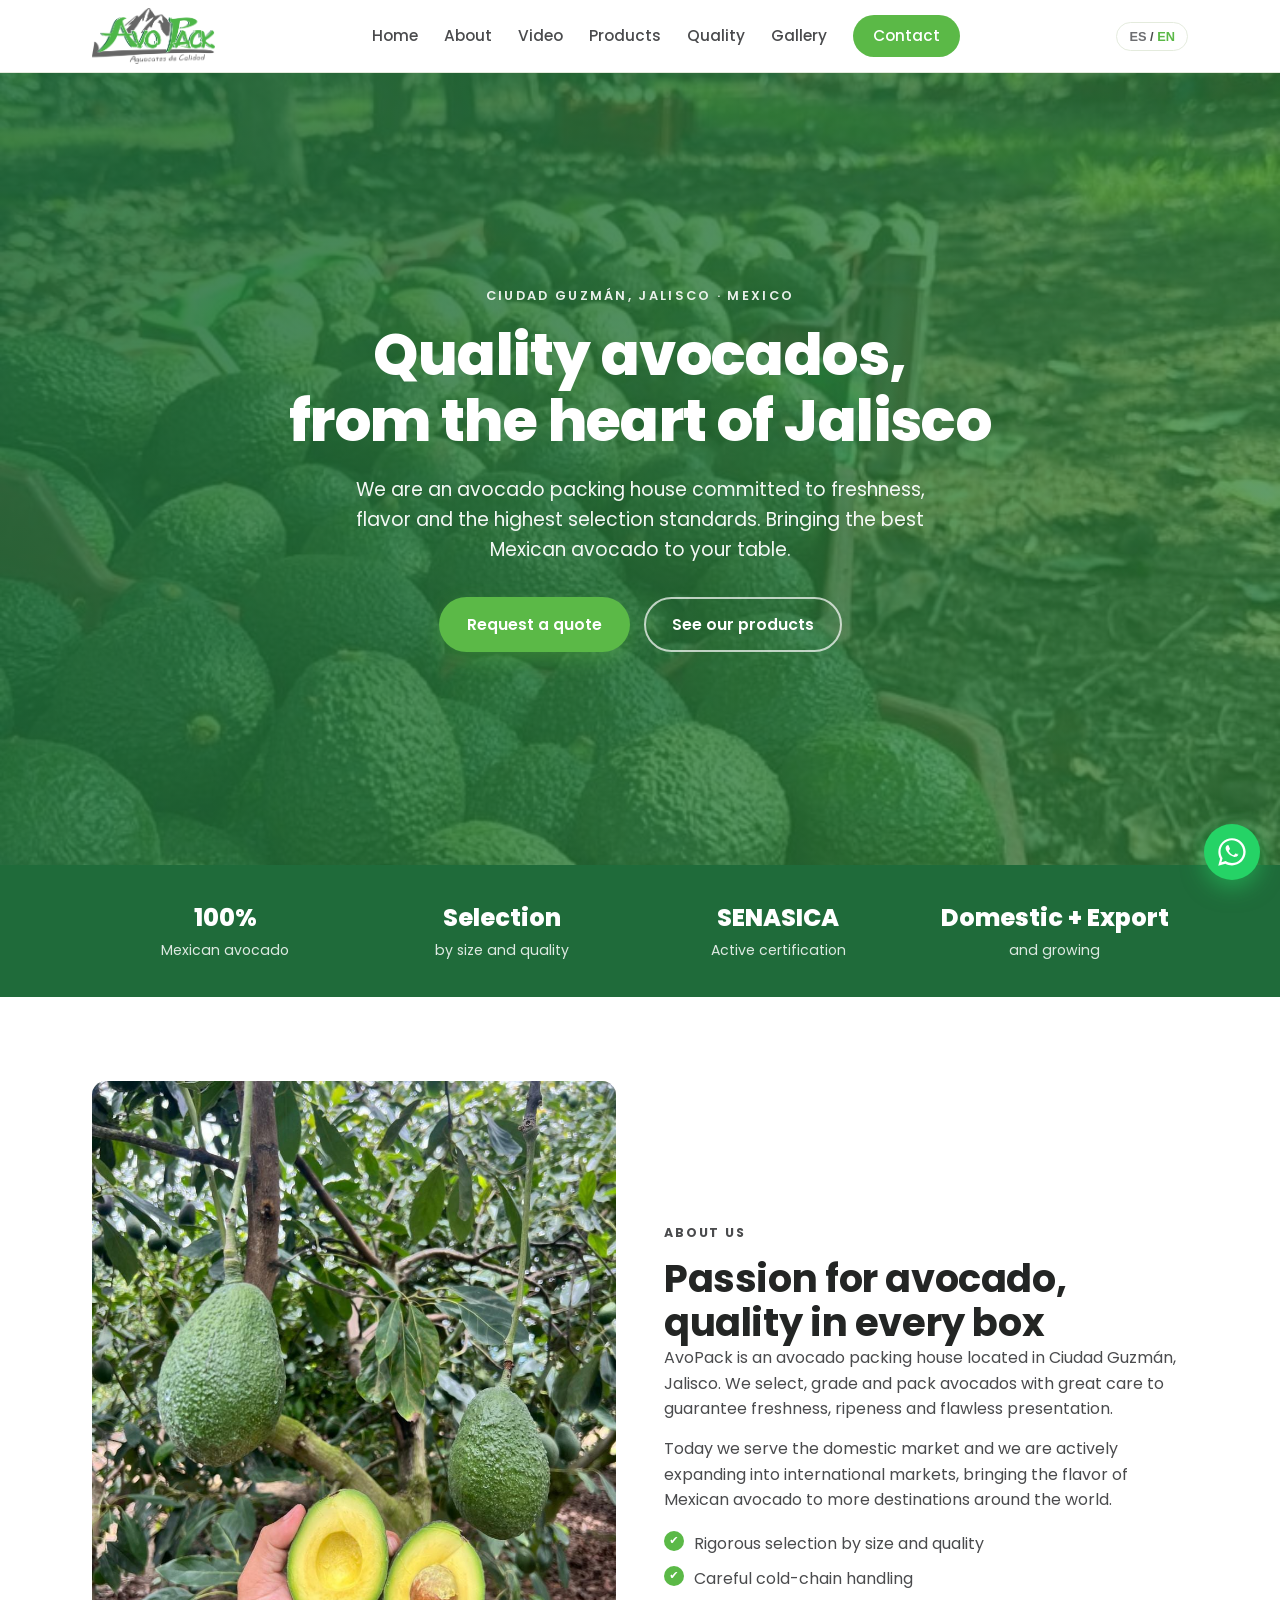
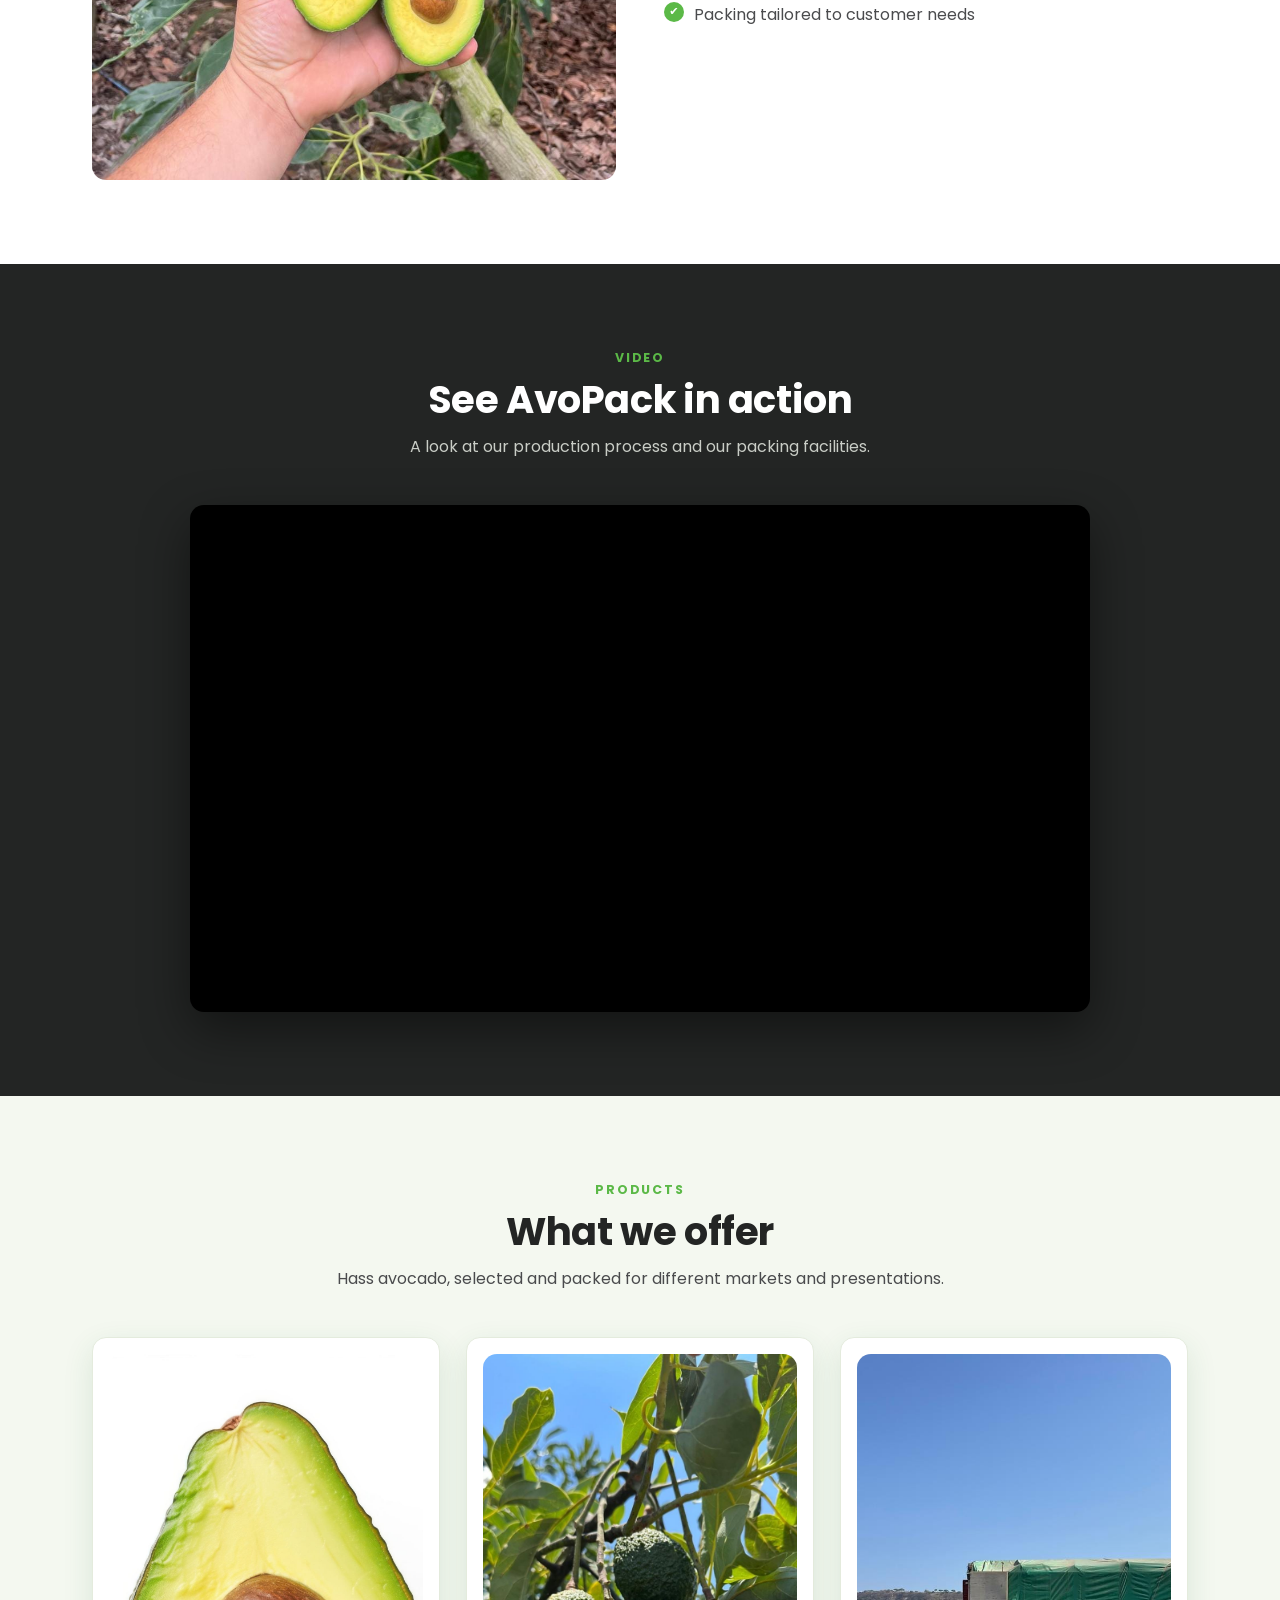
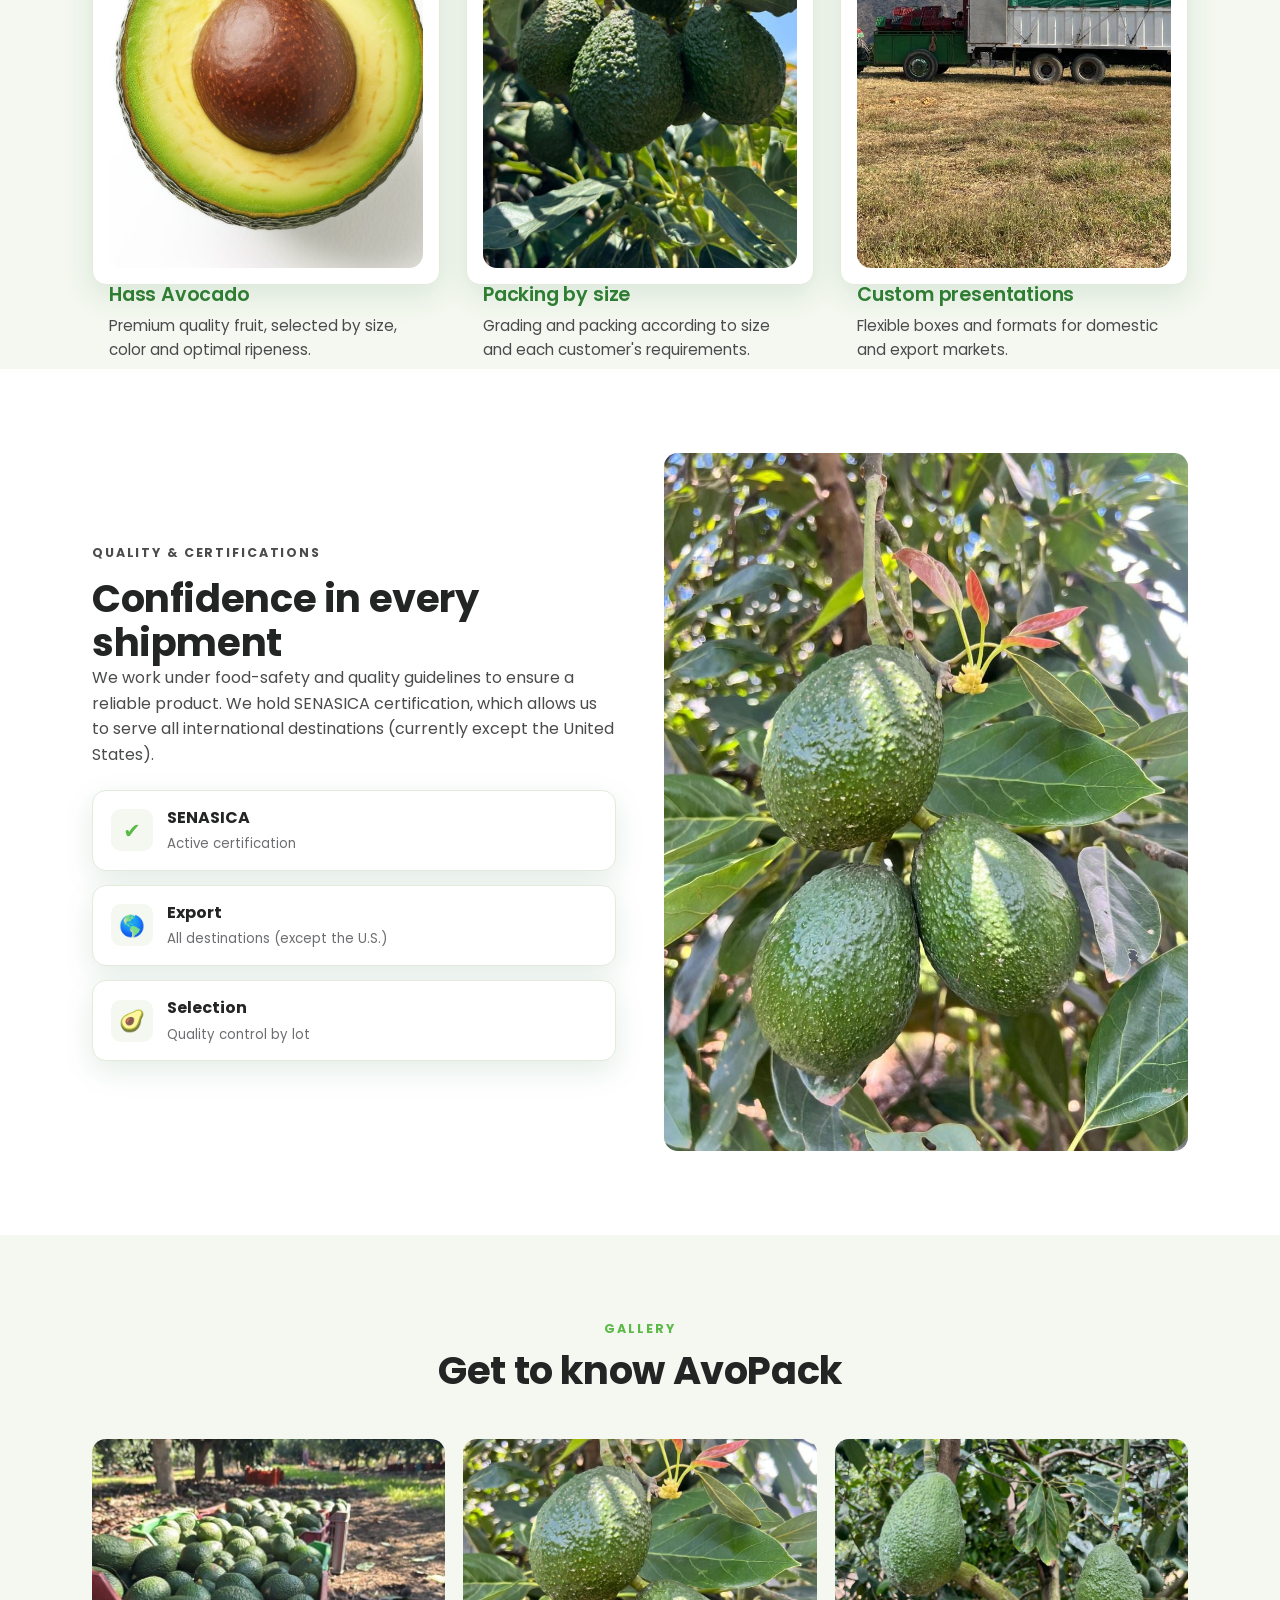
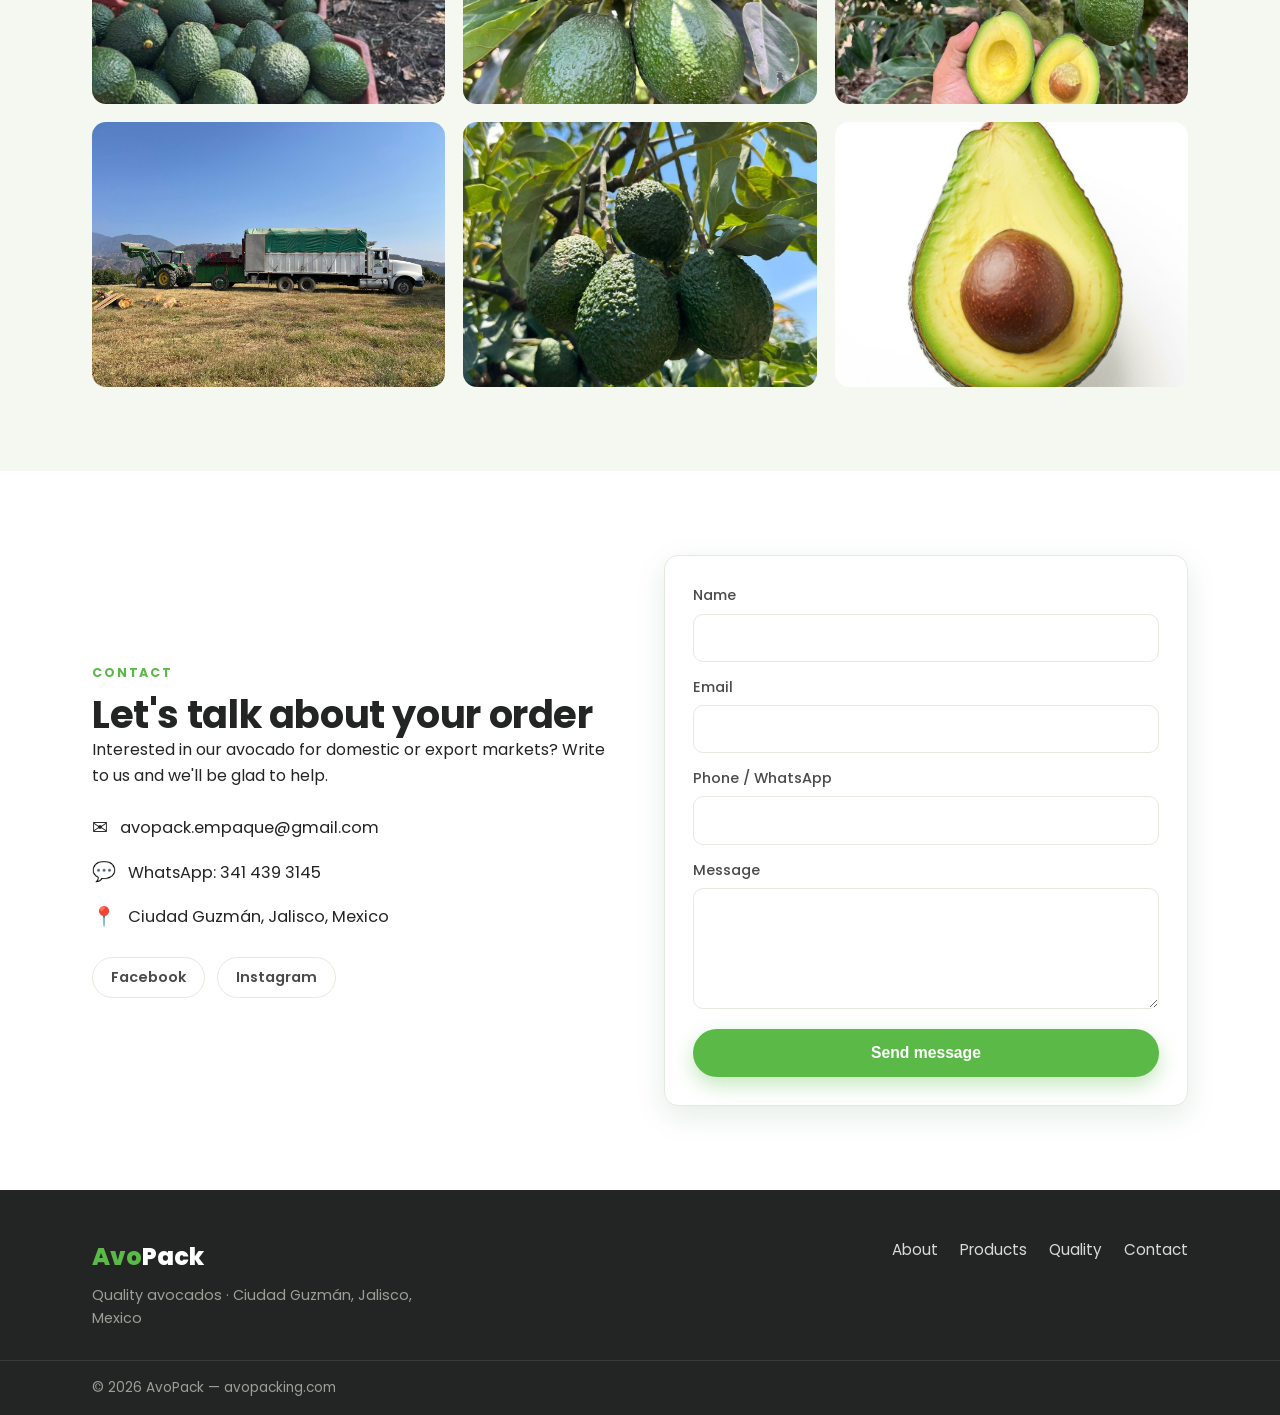
==== commit 36e15d25: "Corregir texto del video: proceso de produccion e instalaciones" ====
--- a/index.html
+++ b/index.html
@@ -132,7 +132,7 @@
         <p class="section-eyebrow" data-i18n="video_eyebrow">Video</p>
         <h2 data-i18n="video_title">Conoce AvoPack en video</h2>
         <p class="section-lead" data-i18n="video_lead">
-          Un vistazo a nuestra huerta, nuestro aguacate y la forma en que trabajamos.
+          Un vistazo a nuestro proceso de producción y a nuestras instalaciones de empaque.
         </p>
       </div>
       <div class="video-frame">
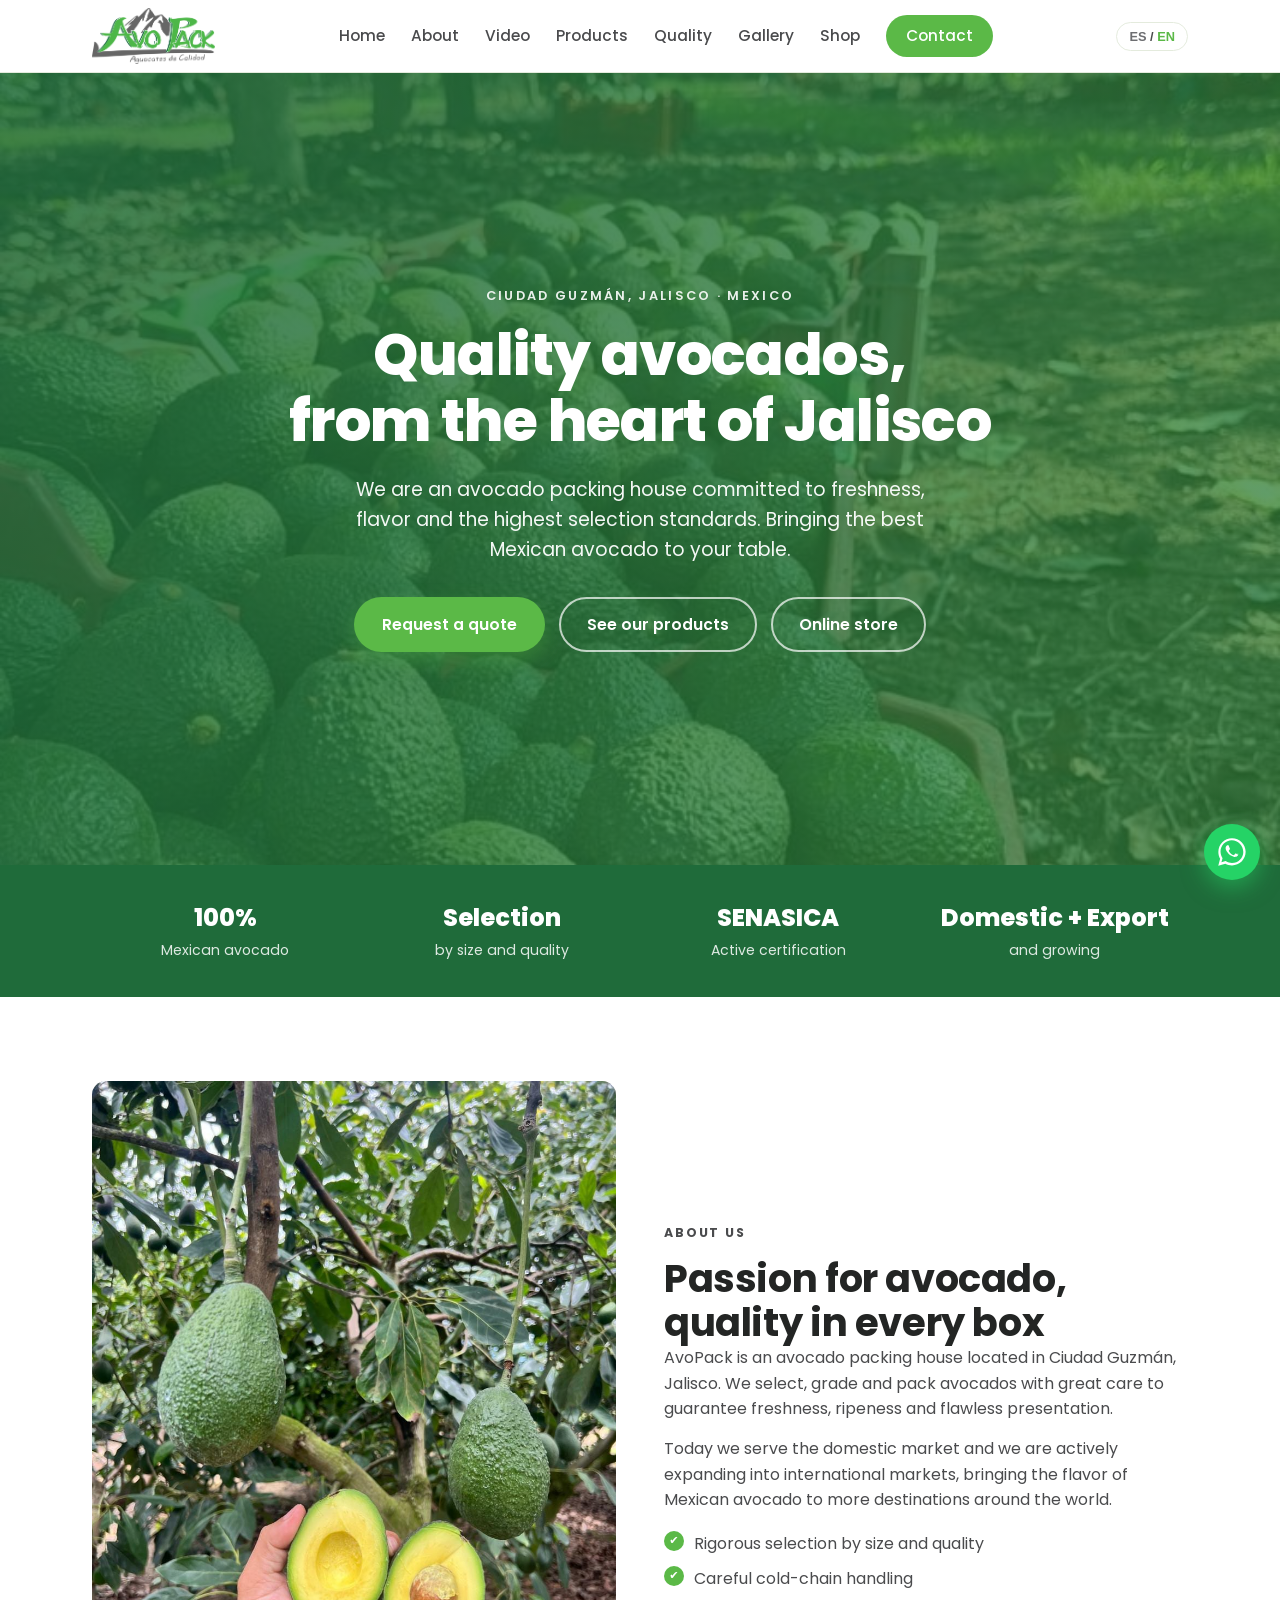
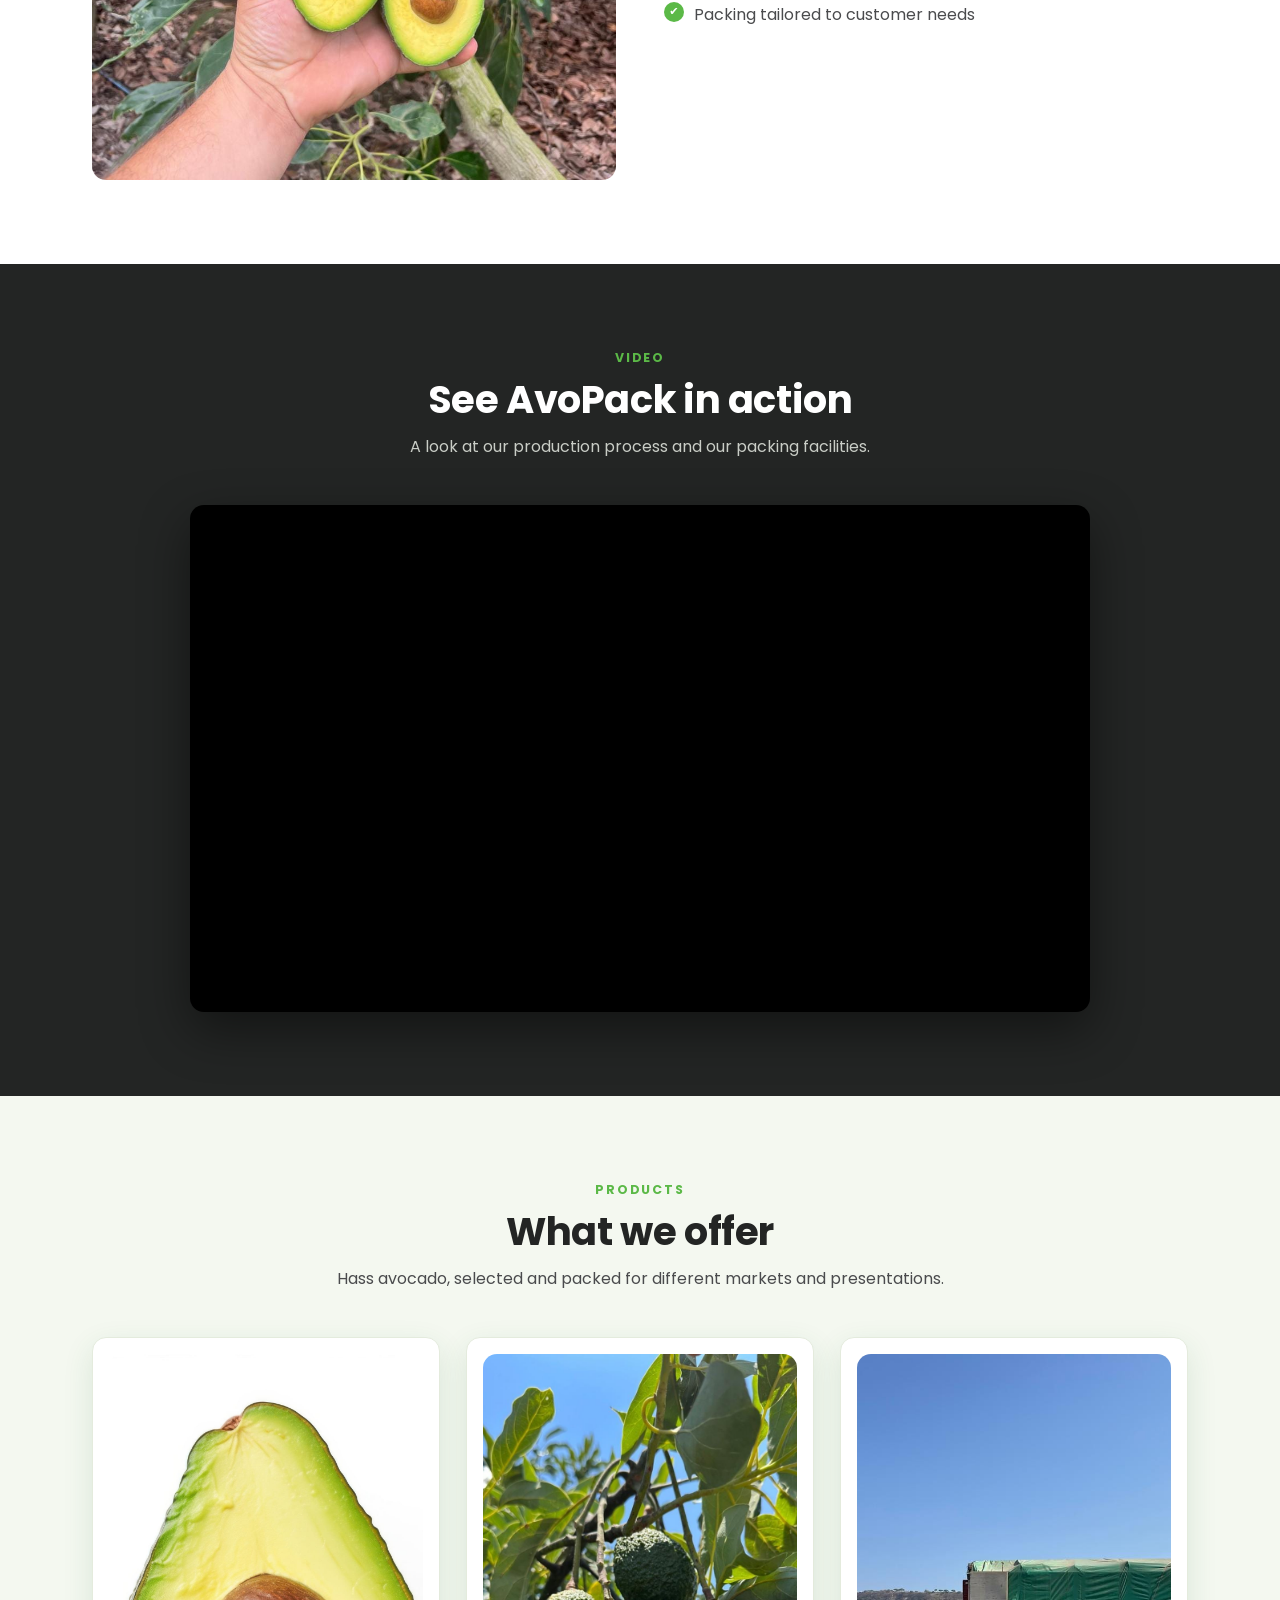
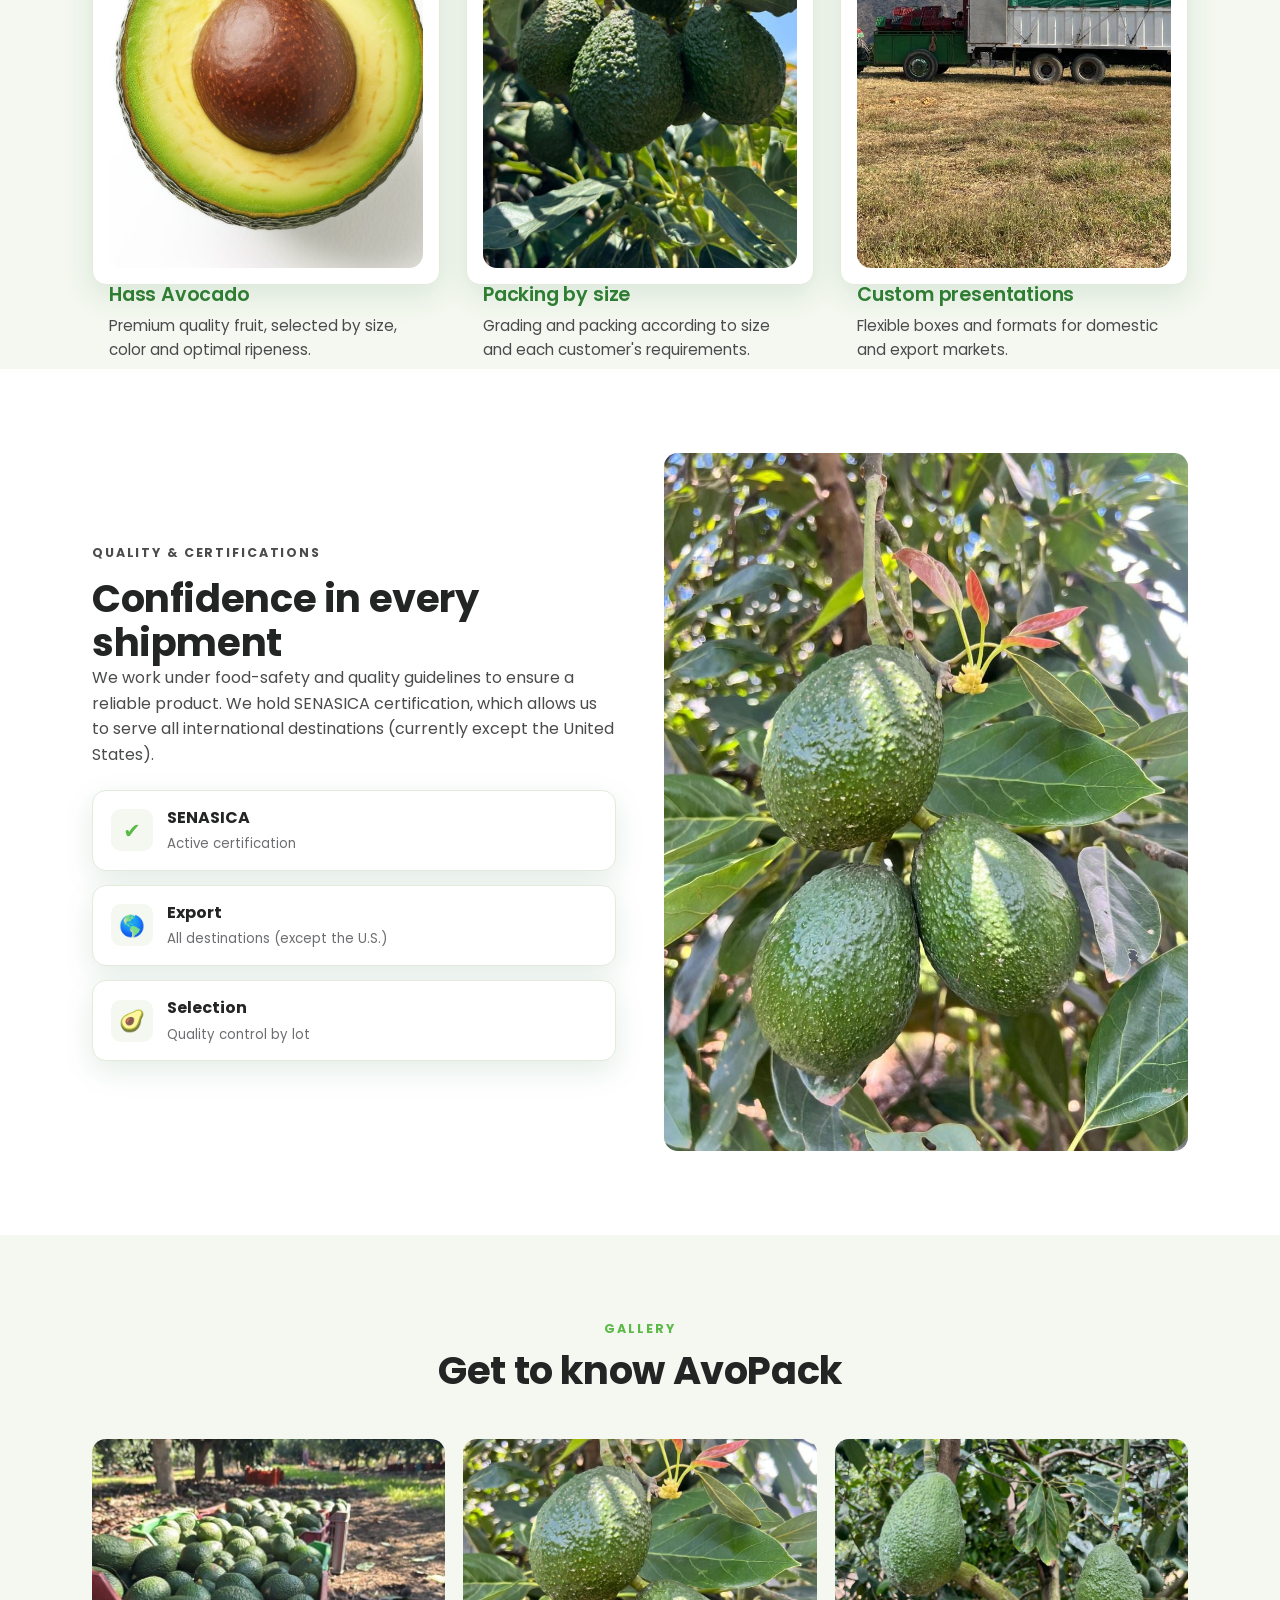
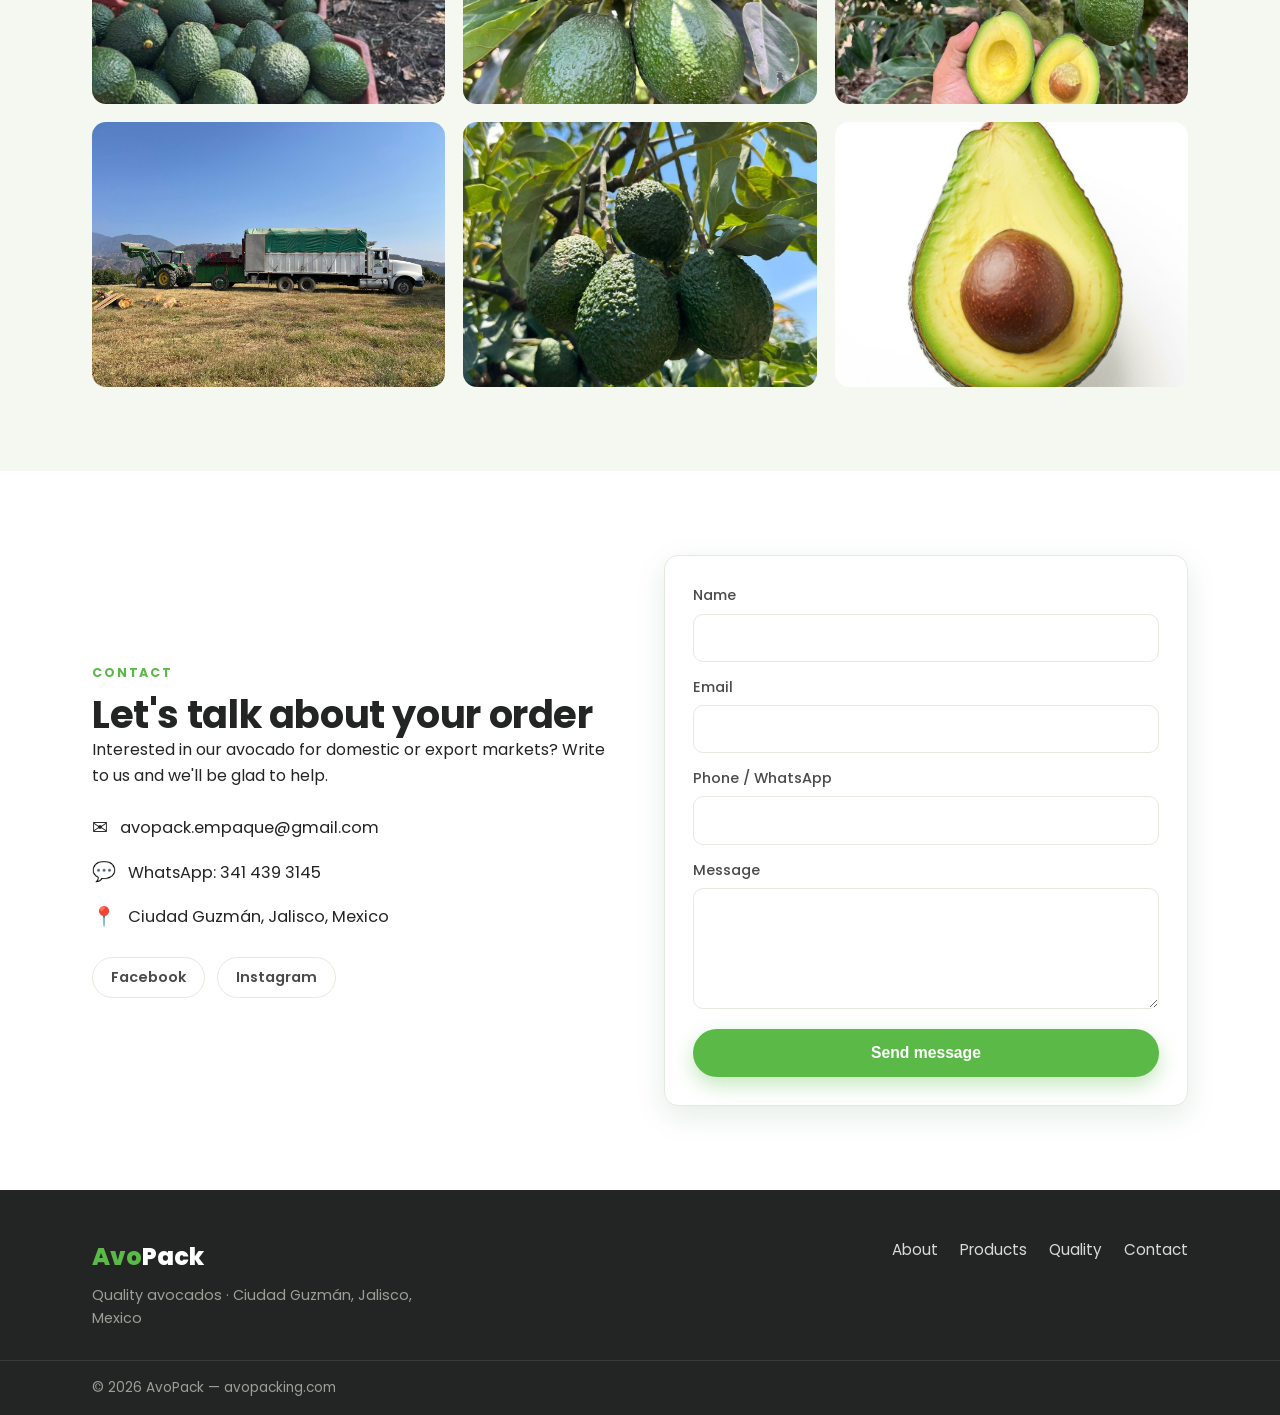
==== commit 3673d778: "Agregar la tienda en linea (/tienda) para Ciudad Guzman y alrededores - Página nueva avopacking.com/" ====
--- a/index.html
+++ b/index.html
@@ -45,6 +45,7 @@
         <a href="#productos" data-i18n="nav_products">Productos</a>
         <a href="#calidad" data-i18n="nav_quality">Calidad</a>
         <a href="#galeria" data-i18n="nav_gallery">Galería</a>
+        <a href="/tienda/" data-i18n="nav_tienda">Tienda</a>
         <a href="#contacto" class="nav-cta" data-i18n="nav_contact">Contacto</a>
       </nav>
 
@@ -72,6 +73,7 @@
       <div class="hero-buttons">
         <a href="#contacto" class="btn btn-primary" data-i18n="hero_cta1">Solicita una cotización</a>
         <a href="#productos" class="btn btn-ghost" data-i18n="hero_cta2">Conoce nuestros productos</a>
+        <a href="/tienda/" class="btn btn-ghost" data-i18n="hero_cta3">Tienda en línea</a>
       </div>
     </div>
   </section>
@@ -322,5 +324,9 @@
   </a>
 
   <script src="main.js"></script>
+
+  <!-- Vercel Web Analytics -->
+  <script>window.va = window.va || function () { (window.vaq = window.vaq || []).push(arguments); };</script>
+  <script defer src="/_vercel/insights/script.js"></script>
 </body>
 </html>
--- a/styles.css
+++ b/styles.css
@@ -193,6 +193,7 @@
 .contact-form label { display: flex; flex-direction: column; gap: 6px; font-weight: 500; font-size: 0.9rem; color: var(--gray-dark); }
 .contact-form input, .contact-form textarea {
   border: 1.5px solid var(--line); border-radius: 10px; padding: 11px 13px; font: inherit; font-size: 0.95rem; resize: vertical;
+  width: 100%; min-width: 0;
 }
 .contact-form input:focus, .contact-form textarea:focus { outline: none; border-color: var(--green); }
 .contact-form .btn { margin-top: 6px; }
@@ -237,7 +238,7 @@
   .nav a { padding: 12px 0; border-bottom: 1px solid var(--line); }
   .nav .nav-cta { text-align: center; margin-top: 10px; border-bottom: none; }
   .menu-btn { display: flex; }
-  .about-grid, .quality-grid, .contact-grid { grid-template-columns: 1fr; gap: 30px; }
+  .about-grid, .quality-grid, .contact-grid { grid-template-columns: minmax(0, 1fr); gap: 30px; }
   .cards { grid-template-columns: 1fr; }
   .stats-grid { grid-template-columns: repeat(2, 1fr); gap: 22px; }
   .gallery { grid-template-columns: repeat(2, 1fr); }
